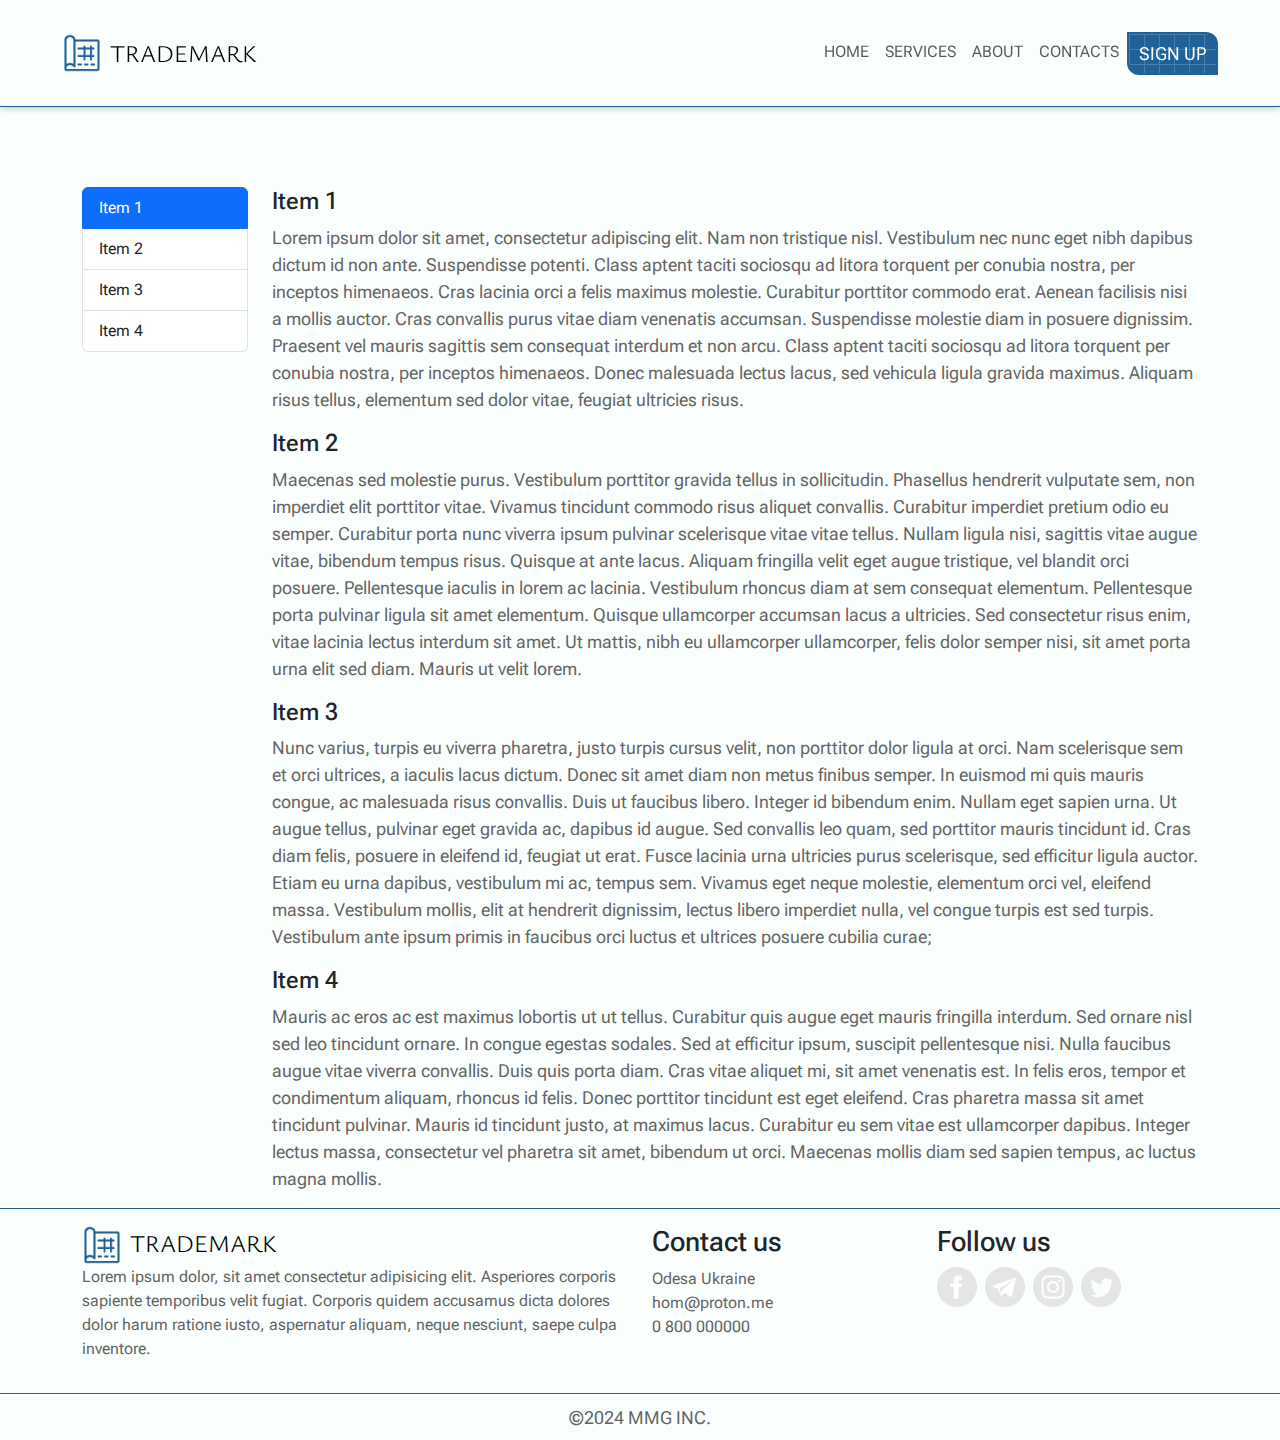
==== about.html @ 8b6cad86 "first commit" ====
<!DOCTYPE html>
<html lang="en">
<head>
    <meta charset="UTF-8">
    <meta name="viewport" content="width=device-width, initial-scale=1.0">
    <title>About</title>
    <link rel="stylesheet" href="https://cdn.jsdelivr.net/npm/bootstrap@5.3.3/dist/css/bootstrap.min.css">
    <link rel="preconnect" href="https://fonts.googleapis.com">
    <link rel="preconnect" href="https://fonts.gstatic.com" crossorigin>
    <link href="https://fonts.googleapis.com/css2?family=Roboto+Flex:opsz,wght@8..144,100..1000&family=Ysabeau+SC:wght@1..1000&display=swap" rel="stylesheet">
    <link rel="stylesheet" href="style.css">
</head>
<body>
    <header id="nav-top">
        <nav class="navbar navbar-expand-md">
            <div class="container-fluid">
                <a class="navbar-brand font-logo d-flex align-items-center" href="#">
                    <img src="assets/logo.png" alt="" class="brand-img me-2">
                    <div>Trademark</div>
                </a>
                <button class="navbar-toggler" type="button" data-bs-toggle="collapse" data-bs-target="#navbarNav" aria-controls="navbarNav" aria-expanded="false" aria-label="Toggle navigation">
                    <span class="navbar-toggler-icon"></span>
                </button>
                <div class="collapse navbar-collapse justify-content-end" id="navbarNav">
                    <ul class="navbar-nav nav-menu align-items-start">
                        <li class="nav-item"><a class="nav-link" href="index.html">Home</a></li>
                        <li class="nav-item"><a class="nav-link" href="services.html">Services</a></li>
                        <li class="nav-item"><a class="nav-link" href="about.html">About</a></li>
                        <li class="nav-item"><a class="nav-link" href="contacts.html">Contacts</a></li>
                        <a href="" class="cbtn cbtn-signup">
                            <div class="blueprint">
                                Sign up
                            </div>
                        </a>
                    </ul>
                </div>
            </div>
        </nav>
    </header>

    <main id="main-container">
        <div class="container cont-pad">
            <div class="row">
                <div class="col-2">
                    <div id="list-example" class="list-group">
                        <a class="list-group-item list-group-item-action" href="#list-item-1">Item 1</a>
                        <a class="list-group-item list-group-item-action" href="#list-item-2">Item 2</a>
                        <a class="list-group-item list-group-item-action" href="#list-item-3">Item 3</a>
                        <a class="list-group-item list-group-item-action" href="#list-item-4">Item 4</a>
                    </div>
                </div>
                <div class="col-10">
                    <div data-bs-spy="scroll" data-bs-target="#list-example" data-bs-smooth-scroll="true" class="scrollspy-example" tabindex="0">
                        <h4 id="list-item-1">Item 1</h4>
                        <p>Lorem ipsum dolor sit amet, consectetur adipiscing elit. Nam non tristique nisl. Vestibulum nec nunc eget nibh dapibus dictum id non ante. Suspendisse potenti. Class aptent taciti sociosqu ad litora torquent per conubia nostra, per inceptos himenaeos. Cras lacinia orci a felis maximus molestie. Curabitur porttitor commodo erat. Aenean facilisis nisi a mollis auctor. Cras convallis purus vitae diam venenatis accumsan. Suspendisse molestie diam in posuere dignissim. Praesent vel mauris sagittis sem consequat interdum et non arcu. Class aptent taciti sociosqu ad litora torquent per conubia nostra, per inceptos himenaeos. Donec malesuada lectus lacus, sed vehicula ligula gravida maximus. Aliquam risus tellus, elementum sed dolor vitae, feugiat ultricies risus.</p>
                        <h4 id="list-item-2">Item 2</h4>
                        <p>Maecenas sed molestie purus. Vestibulum porttitor gravida tellus in sollicitudin. Phasellus hendrerit vulputate sem, non imperdiet elit porttitor vitae. Vivamus tincidunt commodo risus aliquet convallis. Curabitur imperdiet pretium odio eu semper. Curabitur porta nunc viverra ipsum pulvinar scelerisque vitae vitae tellus. Nullam ligula nisi, sagittis vitae augue vitae, bibendum tempus risus. Quisque at ante lacus. Aliquam fringilla velit eget augue tristique, vel blandit orci posuere. Pellentesque iaculis in lorem ac lacinia. Vestibulum rhoncus diam at sem consequat elementum. Pellentesque porta pulvinar ligula sit amet elementum. Quisque ullamcorper accumsan lacus a ultricies. Sed consectetur risus enim, vitae lacinia lectus interdum sit amet. Ut mattis, nibh eu ullamcorper ullamcorper, felis dolor semper nisi, sit amet porta urna elit sed diam. Mauris ut velit lorem.</p>
                        <h4 id="list-item-3">Item 3</h4>
                        <p>Nunc varius, turpis eu viverra pharetra, justo turpis cursus velit, non porttitor dolor ligula at orci. Nam scelerisque sem et orci ultrices, a iaculis lacus dictum. Donec sit amet diam non metus finibus semper. In euismod mi quis mauris congue, ac malesuada risus convallis. Duis ut faucibus libero. Integer id bibendum enim. Nullam eget sapien urna. Ut augue tellus, pulvinar eget gravida ac, dapibus id augue. Sed convallis leo quam, sed porttitor mauris tincidunt id. Cras diam felis, posuere in eleifend id, feugiat ut erat. Fusce lacinia urna ultricies purus scelerisque, sed efficitur ligula auctor. Etiam eu urna dapibus, vestibulum mi ac, tempus sem. Vivamus eget neque molestie, elementum orci vel, eleifend massa. Vestibulum mollis, elit at hendrerit dignissim, lectus libero imperdiet nulla, vel congue turpis est sed turpis. Vestibulum ante ipsum primis in faucibus orci luctus et ultrices posuere cubilia curae;</p>
                        <h4 id="list-item-4">Item 4</h4>
                        <p>Mauris ac eros ac est maximus lobortis ut ut tellus. Curabitur quis augue eget mauris fringilla interdum. Sed ornare nisl sed leo tincidunt ornare. In congue egestas sodales. Sed at efficitur ipsum, suscipit pellentesque nisi. Nulla faucibus augue vitae viverra convallis. Duis quis porta diam. Cras vitae aliquet mi, sit amet venenatis est. In felis eros, tempor et condimentum aliquam, rhoncus id felis. Donec porttitor tincidunt est eget eleifend. Cras pharetra massa sit amet tincidunt pulvinar. Mauris id tincidunt justo, at maximus lacus. Curabitur eu sem vitae est ullamcorper dapibus. Integer lectus massa, consectetur vel pharetra sit amet, bibendum ut orci. Maecenas mollis diam sed sapien tempus, ac luctus magna mollis.</p>
                    </div>
                </div>
              </div>
        </div>
    </main>

    <footer id="bot-container">
        <div class="container">
            <div class="row pt-3 justify-content-center">
                <div class="col-lg-6 mb-3">
                    <div class="font-logo d-flex">
                        <img src="assets/logo.png" alt="" class="brand-img me-2">
                        <div>Trademark</div>
                    </div>
                    <p class="text-left">Lorem ipsum dolor, sit amet consectetur adipisicing elit. Asperiores corporis sapiente temporibus velit fugiat. Corporis quidem accusamus dicta dolores dolor harum ratione iusto, aspernatur aliquam, neque nesciunt, saepe culpa inventore.</p>
                </div>
                <div class="col-lg-3 mb-3">
                    <h2>Contact us</h2>
                    <ul class="nav flex-column">
                        <li class="nav-item"><a href="">Odesa Ukraine</a></li>
                        <li class="nav-item"><a href="">hom@proton.me</a></li>
                        <li class="nav-item"><a href="">0 800 000000</a></li>
                    </ul>
                </div>
                <div class="col-lg-3 mb-3">
                    <h2>Follow us</h2>
                    <ul class="nav flex-row">
                        <li class="nav-item pe-2"><a href=""><img src="assets/facebook.png" alt="" class="soc-img"></a></li>
                        <li class="nav-item pe-2"><a href=""><img src="assets/telegram.png" alt="" class="soc-img"></a></li>
                        <li class="nav-item pe-2"><a href=""><img src="assets/instagram.png" alt="" class="soc-img"></a></li>
                        <li class="nav-item pe-2"><a href=""><img src="assets/twitter.png" alt="" class="soc-img"></a></li>
                    </ul>
                </div>
            </div>
        </div>
        <div id="copyright">
            <p>©2024 MMG INC.</p>
        </div>
    </footer>
    
    <script src="https://cdn.jsdelivr.net/npm/bootstrap@5.3.3/dist/js/bootstrap.bundle.min.js"></script>
</body>
</html>
---- style.css ----
/* 
#1f6299
#dbe9e7
#fafffd
#eee8a9
*/
* {
    margin: 0;
    padding: 0;
}

body {
    background-color: #fafffd;
    font-family: "Roboto Flex", sans-serif;
    font-weight: 400;
}

a {
    text-decoration: none;
}

h1 {
    font-size: 78px;
    font-weight: 600;
}

h2 {
    font-size: 28px;
}

p {
    color: #646464;
    font-size: 18px;
}

.colors {
    height: 2em;
    width: 200px;
    display: flex;
    position: absolute;
    z-index: -5;
}

.color {
    width: 50px;
}

.font-logo {
    font-family: "Ysabeau SC", sans-serif;
    font-weight: 300;
    color: black;
    text-transform: uppercase;
    font-size: 24px;
}

.font {
    font-family: "Roboto Flex", sans-serif;
    font-weight: 400;
    font-variation-settings:
        "slnt" 0,
        "wdth" 100,
        "GRAD" 0,
        "XOPQ" 96,
        "XTRA" 468,
        "YOPQ" 79,
        "YTAS" 750,
        "YTDE" -203,
        "YTFI" 738,
        "YTLC" 514,
        "YTUC" 712;
}

#nav-top {
    background-color: rgba(250, 255, 253, 0.8);
    backdrop-filter: blur(5px);
    border-bottom: 1px solid #1f6299;
    position: sticky;
    top: 0;
    padding: 20px 50px;
    box-shadow: 0 0 8px rgba(0,0,0,0.3);
    z-index: 5000;
}

.nav-menu {
    list-style: none;
    text-transform: uppercase;
}

#nav-menu a {
    color: rgb(49, 49, 49);
    padding: 8px;
}

.brand-img {
    width: 40px;
    height: 40px;
}

.cbtn {
    text-transform: uppercase;
    color: white;
}

.cbtn-signup {
    padding: 2px;
    border-top-right-radius: 12px;
    border-bottom-left-radius: 12px;
    background-color: #1f6299;
    font-size: 18px;
}

.cbtn-contact {
    padding: 8px 18px;
    border-top-right-radius: 12px;
    border-bottom-left-radius: 12px;
    background-color: #eee8a9;
    font-size: 16px;
    min-width: 80px;
    color: rgb(49, 49, 49);
    font-weight: bold;
    align-self: flex-start;
}

.blueprint {
    /* border: 1px solid #447faf;
    background: url(assets/bp-2.png);
    background-size: cover; */
    border-top-right-radius: 12px;
    border-bottom-left-radius: 12px;
    padding: 6px 10px;
    background:  linear-gradient(#447faf 1px, transparent 1px), linear-gradient(to right, #447faf 1px, #1f6299 1px);
    background-size: 15px 15px;
}

#main-container {
    min-height: 700px;
}

.content {
    padding: 20px;
}

.content-text {
    display: flex;
    flex-direction: column;
    justify-content: center;
}

.content-img img {
    width: 100%;
    height: 100%;
    border-top-right-radius: 10vw;
    border-bottom-left-radius: 10vw;
}

#bot-container {
    background-color: rgb(250, 255, 253);
    border-top: 1px solid #1f6299;
}

#copyright {
    padding: 0.6rem;
    border-top: 1px solid #1f6299;
    text-align: center;
}
#copyright p {
    margin-bottom: 0px;
}
.text-left {
    font-size: 16px;
}

.nav a {
    color: #646464;
}

.soc-img {
    width: 40px;
    filter: grayscale();
    transition: filter 0.3s ease-in-out;
}

.soc-img:hover {
    filter: none;
}

.section {
    background-color: #dbe9e7;
    height: 300px;
}

.cont-pad {
    padding-top: 80px;
}

.map {
    width: 60vw;
    height: 500px;
    border: 2px solid purple;
}
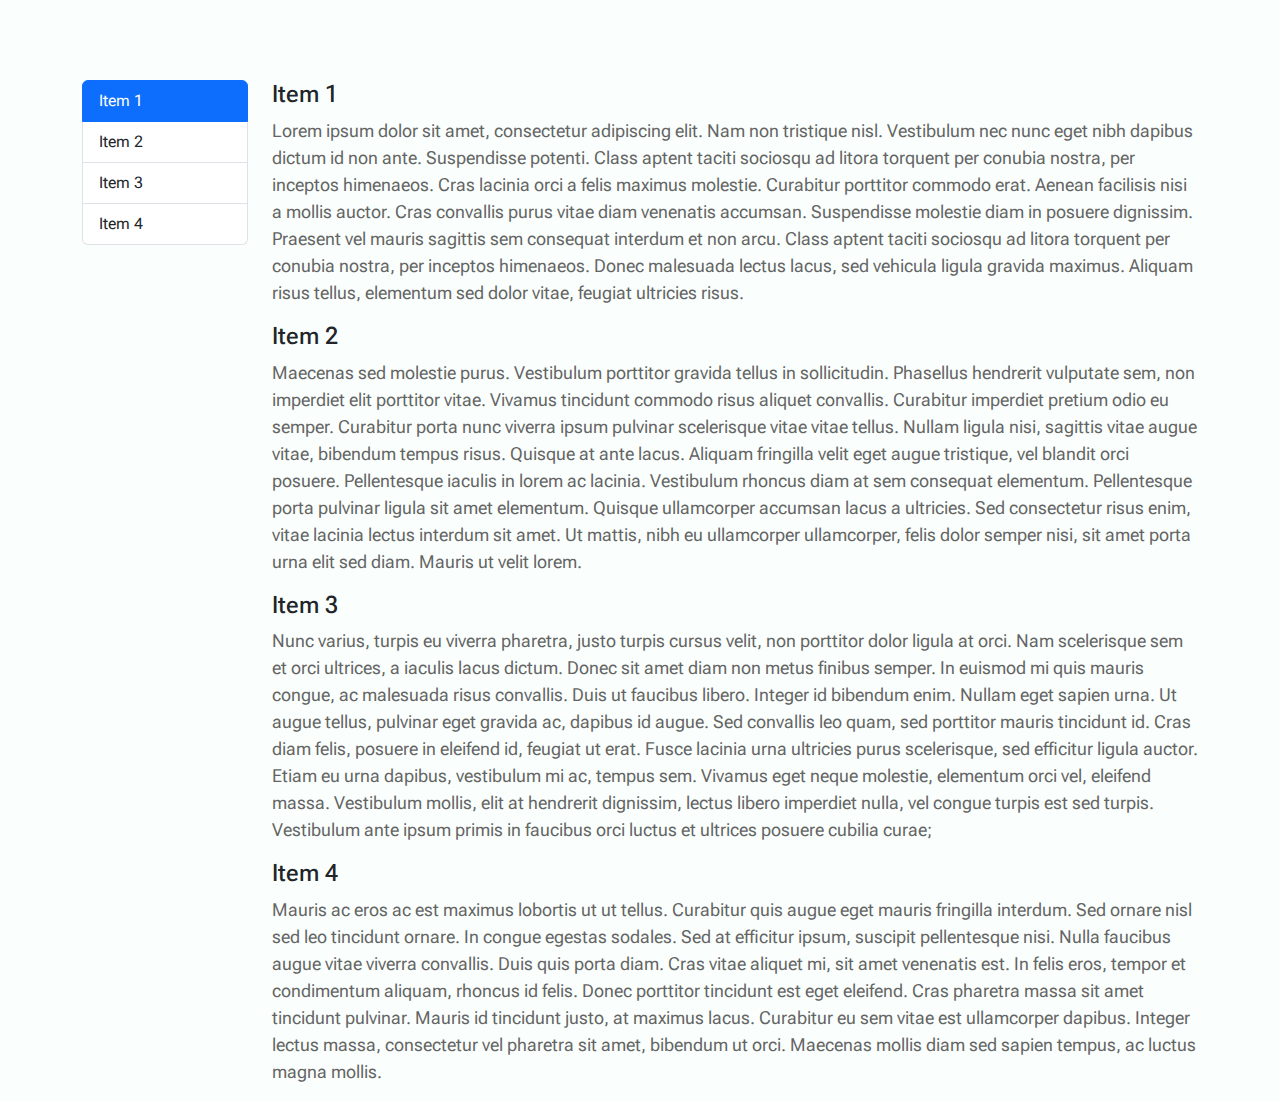
==== commit b244b583: "Design changes" ====
--- a/about.html
+++ b/about.html
@@ -9,34 +9,16 @@
     <link rel="preconnect" href="https://fonts.gstatic.com" crossorigin>
     <link href="https://fonts.googleapis.com/css2?family=Roboto+Flex:opsz,wght@8..144,100..1000&family=Ysabeau+SC:wght@1..1000&display=swap" rel="stylesheet">
     <link rel="stylesheet" href="style.css">
+    <script src="https://code.jquery.com/jquery-3.7.1.js" integrity="sha256-eKhayi8LEQwp4NKxN+CfCh+3qOVUtJn3QNZ0TciWLP4=" crossorigin="anonymous"></script>
+    <script> 
+        $(function(){
+          $("#header").load("header.html"); 
+          $("#footer").load("footer.html"); 
+        });
+    </script> 
 </head>
 <body>
-    <header id="nav-top">
-        <nav class="navbar navbar-expand-md">
-            <div class="container-fluid">
-                <a class="navbar-brand font-logo d-flex align-items-center" href="#">
-                    <img src="assets/logo.png" alt="" class="brand-img me-2">
-                    <div>Trademark</div>
-                </a>
-                <button class="navbar-toggler" type="button" data-bs-toggle="collapse" data-bs-target="#navbarNav" aria-controls="navbarNav" aria-expanded="false" aria-label="Toggle navigation">
-                    <span class="navbar-toggler-icon"></span>
-                </button>
-                <div class="collapse navbar-collapse justify-content-end" id="navbarNav">
-                    <ul class="navbar-nav nav-menu align-items-start">
-                        <li class="nav-item"><a class="nav-link" href="index.html">Home</a></li>
-                        <li class="nav-item"><a class="nav-link" href="services.html">Services</a></li>
-                        <li class="nav-item"><a class="nav-link" href="about.html">About</a></li>
-                        <li class="nav-item"><a class="nav-link" href="contacts.html">Contacts</a></li>
-                        <a href="" class="cbtn cbtn-signup">
-                            <div class="blueprint">
-                                Sign up
-                            </div>
-                        </a>
-                    </ul>
-                </div>
-            </div>
-        </nav>
-    </header>
+    <header id="header" class="stick"></header>
 
     <main id="main-container">
         <div class="container cont-pad">
@@ -65,39 +47,7 @@
         </div>
     </main>
 
-    <footer id="bot-container">
-        <div class="container">
-            <div class="row pt-3 justify-content-center">
-                <div class="col-lg-6 mb-3">
-                    <div class="font-logo d-flex">
-                        <img src="assets/logo.png" alt="" class="brand-img me-2">
-                        <div>Trademark</div>
-                    </div>
-                    <p class="text-left">Lorem ipsum dolor, sit amet consectetur adipisicing elit. Asperiores corporis sapiente temporibus velit fugiat. Corporis quidem accusamus dicta dolores dolor harum ratione iusto, aspernatur aliquam, neque nesciunt, saepe culpa inventore.</p>
-                </div>
-                <div class="col-lg-3 mb-3">
-                    <h2>Contact us</h2>
-                    <ul class="nav flex-column">
-                        <li class="nav-item"><a href="">Odesa Ukraine</a></li>
-                        <li class="nav-item"><a href="">hom@proton.me</a></li>
-                        <li class="nav-item"><a href="">0 800 000000</a></li>
-                    </ul>
-                </div>
-                <div class="col-lg-3 mb-3">
-                    <h2>Follow us</h2>
-                    <ul class="nav flex-row">
-                        <li class="nav-item pe-2"><a href=""><img src="assets/facebook.png" alt="" class="soc-img"></a></li>
-                        <li class="nav-item pe-2"><a href=""><img src="assets/telegram.png" alt="" class="soc-img"></a></li>
-                        <li class="nav-item pe-2"><a href=""><img src="assets/instagram.png" alt="" class="soc-img"></a></li>
-                        <li class="nav-item pe-2"><a href=""><img src="assets/twitter.png" alt="" class="soc-img"></a></li>
-                    </ul>
-                </div>
-            </div>
-        </div>
-        <div id="copyright">
-            <p>©2024 MMG INC.</p>
-        </div>
-    </footer>
+    <footer id="footer"></footer>
     
     <script src="https://cdn.jsdelivr.net/npm/bootstrap@5.3.3/dist/js/bootstrap.bundle.min.js"></script>
 </body>
--- a/style.css
+++ b/style.css
@@ -81,6 +81,12 @@
     z-index: 5000;
 }
 
+.stick {
+    position: sticky;
+    top: 0;
+    z-index: 5000;
+}
+
 .nav-menu {
     list-style: none;
     text-transform: uppercase;
@@ -91,6 +97,30 @@
     padding: 8px;
 }
 
+.btn-outline-custom {
+    display: none;
+    --bs-btn-color: #eee8a9;
+    --bs-btn-border-color: #eee8a9;
+    --bs-btn-hover-color: #fff;
+    --bs-btn-hover-bg: #eee8a9;
+    --bs-btn-hover-border-color: #eee8a9;
+    --bs-btn-focus-shadow-rgb: 13,110,253;
+    --bs-btn-active-color: #fff;
+    --bs-btn-active-bg: #eee8a9;
+    --bs-btn-active-border-color: #eee8a9;
+    --bs-btn-active-shadow: inset 0 3px 5px rgba(0, 0, 0, 0.125);
+    --bs-btn-disabled-color: #eee8a9;
+    --bs-btn-disabled-bg: transparent;
+    --bs-btn-disabled-border-color: #eee8a9;
+    --bs-gradient: none;
+}
+
+@media screen and (max-width: 767px) {
+    .btn-outline-custom {
+        display: block;
+    }
+}
+
 .brand-img {
     width: 40px;
     height: 40px;
@@ -102,7 +132,6 @@
 }
 
 .cbtn-signup {
-    padding: 2px;
     border-top-right-radius: 12px;
     border-bottom-left-radius: 12px;
     background-color: #1f6299;
@@ -169,6 +198,9 @@
 .text-left {
     font-size: 16px;
 }
+.text-center {
+    text-align: center;
+}
 
 .nav a {
     color: #646464;
@@ -186,7 +218,6 @@
 
 .section {
     background-color: #dbe9e7;
-    height: 300px;
 }
 
 .cont-pad {
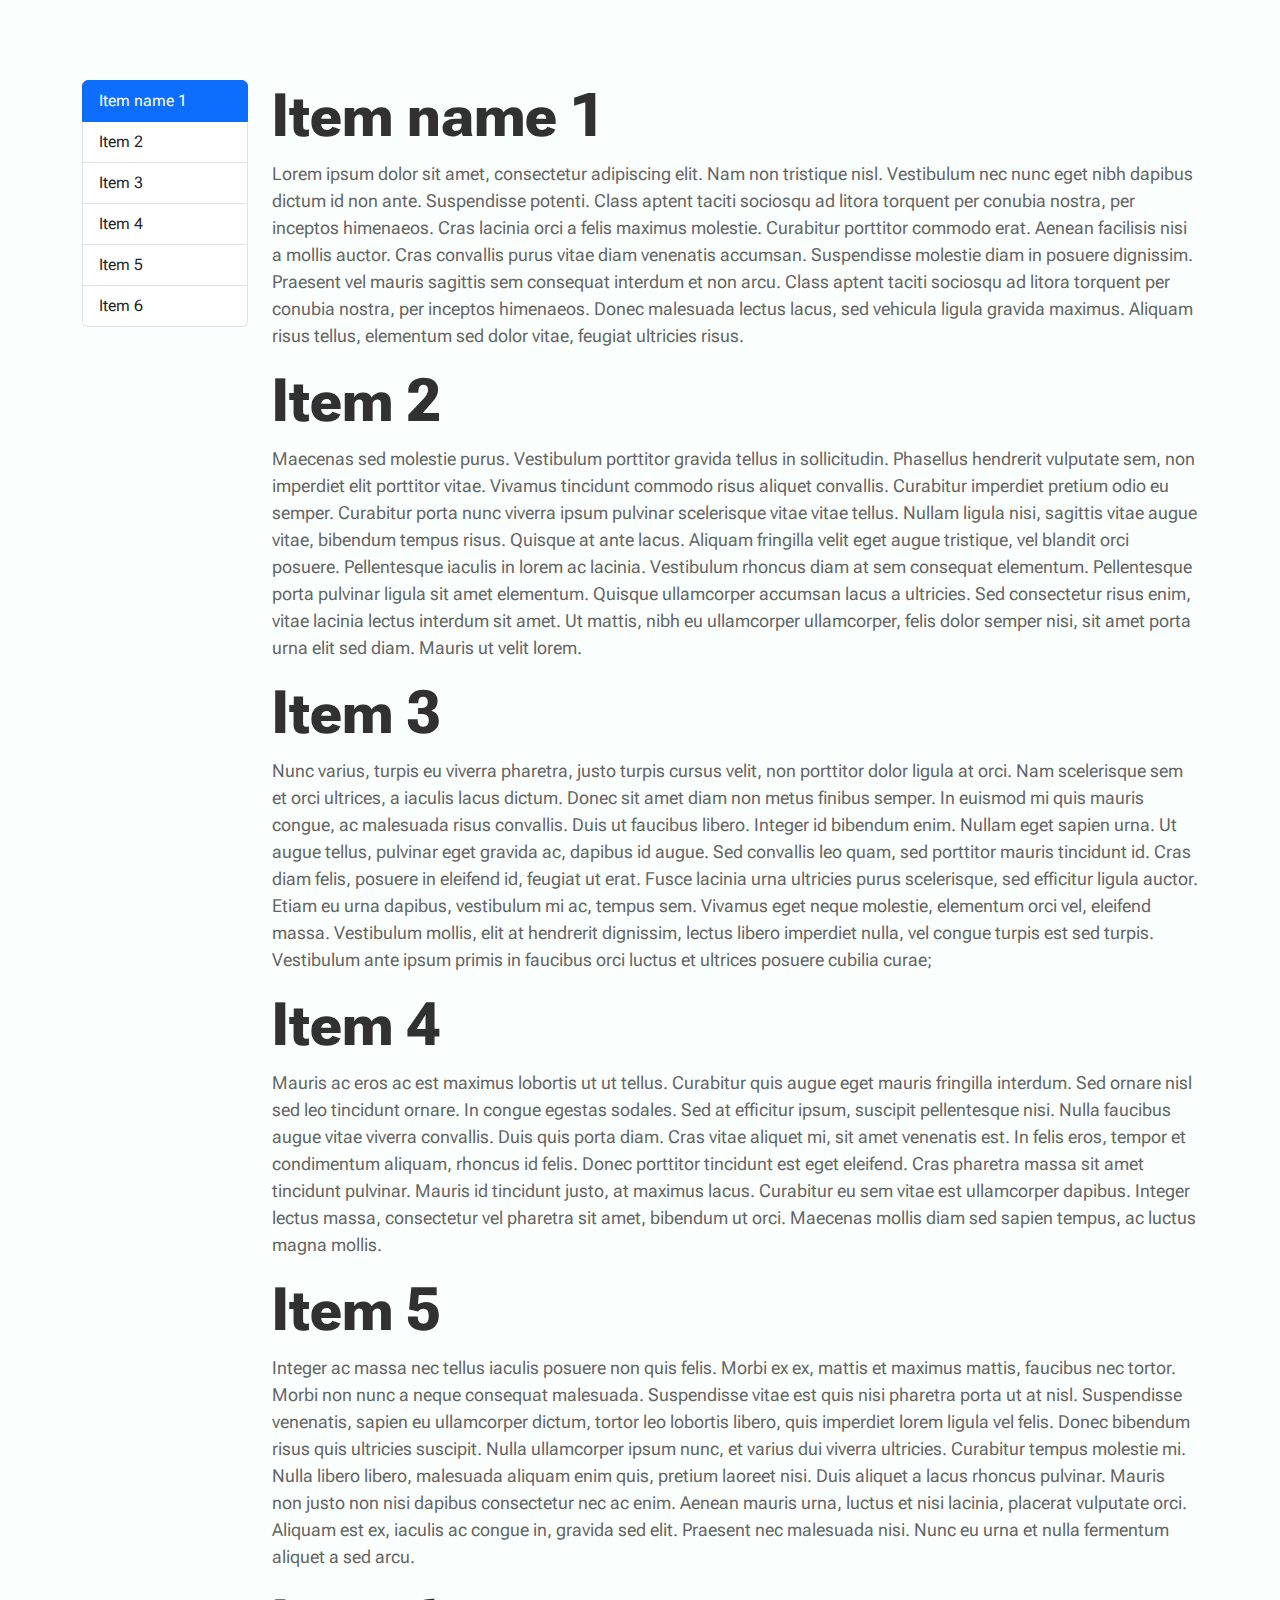
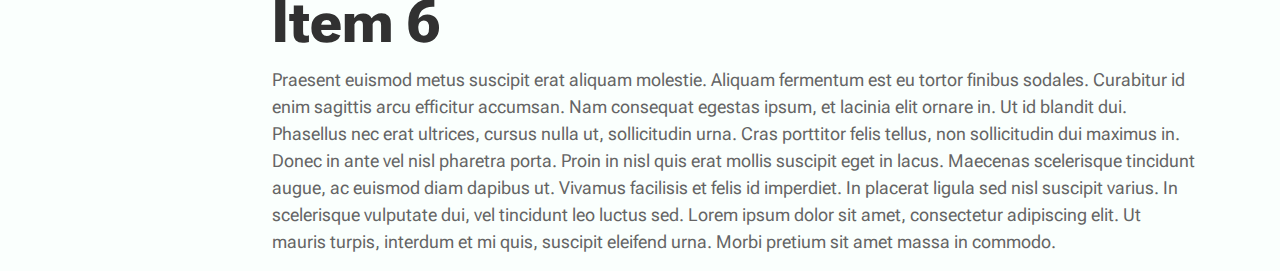
==== commit 11edda2a: "Edited contact page" ====
--- a/about.html
+++ b/about.html
@@ -23,17 +23,19 @@
     <main id="main-container">
         <div class="container cont-pad">
             <div class="row">
-                <div class="col-2">
-                    <div id="list-example" class="list-group">
-                        <a class="list-group-item list-group-item-action" href="#list-item-1">Item 1</a>
+                <div class="col-md-2">
+                    <div id="list-example" class="list-group pb-3">
+                        <a class="list-group-item list-group-item-action" href="#list-item-1">Item name 1</a>
                         <a class="list-group-item list-group-item-action" href="#list-item-2">Item 2</a>
                         <a class="list-group-item list-group-item-action" href="#list-item-3">Item 3</a>
                         <a class="list-group-item list-group-item-action" href="#list-item-4">Item 4</a>
+                        <a class="list-group-item list-group-item-action" href="#list-item-5">Item 5</a>
+                        <a class="list-group-item list-group-item-action" href="#list-item-6">Item 6</a>
                     </div>
                 </div>
-                <div class="col-10">
+                <div class="col-md-10">
                     <div data-bs-spy="scroll" data-bs-target="#list-example" data-bs-smooth-scroll="true" class="scrollspy-example" tabindex="0">
-                        <h4 id="list-item-1">Item 1</h4>
+                        <h4 id="list-item-1">Item name 1</h4>
                         <p>Lorem ipsum dolor sit amet, consectetur adipiscing elit. Nam non tristique nisl. Vestibulum nec nunc eget nibh dapibus dictum id non ante. Suspendisse potenti. Class aptent taciti sociosqu ad litora torquent per conubia nostra, per inceptos himenaeos. Cras lacinia orci a felis maximus molestie. Curabitur porttitor commodo erat. Aenean facilisis nisi a mollis auctor. Cras convallis purus vitae diam venenatis accumsan. Suspendisse molestie diam in posuere dignissim. Praesent vel mauris sagittis sem consequat interdum et non arcu. Class aptent taciti sociosqu ad litora torquent per conubia nostra, per inceptos himenaeos. Donec malesuada lectus lacus, sed vehicula ligula gravida maximus. Aliquam risus tellus, elementum sed dolor vitae, feugiat ultricies risus.</p>
                         <h4 id="list-item-2">Item 2</h4>
                         <p>Maecenas sed molestie purus. Vestibulum porttitor gravida tellus in sollicitudin. Phasellus hendrerit vulputate sem, non imperdiet elit porttitor vitae. Vivamus tincidunt commodo risus aliquet convallis. Curabitur imperdiet pretium odio eu semper. Curabitur porta nunc viverra ipsum pulvinar scelerisque vitae vitae tellus. Nullam ligula nisi, sagittis vitae augue vitae, bibendum tempus risus. Quisque at ante lacus. Aliquam fringilla velit eget augue tristique, vel blandit orci posuere. Pellentesque iaculis in lorem ac lacinia. Vestibulum rhoncus diam at sem consequat elementum. Pellentesque porta pulvinar ligula sit amet elementum. Quisque ullamcorper accumsan lacus a ultricies. Sed consectetur risus enim, vitae lacinia lectus interdum sit amet. Ut mattis, nibh eu ullamcorper ullamcorper, felis dolor semper nisi, sit amet porta urna elit sed diam. Mauris ut velit lorem.</p>
@@ -41,6 +43,10 @@
                         <p>Nunc varius, turpis eu viverra pharetra, justo turpis cursus velit, non porttitor dolor ligula at orci. Nam scelerisque sem et orci ultrices, a iaculis lacus dictum. Donec sit amet diam non metus finibus semper. In euismod mi quis mauris congue, ac malesuada risus convallis. Duis ut faucibus libero. Integer id bibendum enim. Nullam eget sapien urna. Ut augue tellus, pulvinar eget gravida ac, dapibus id augue. Sed convallis leo quam, sed porttitor mauris tincidunt id. Cras diam felis, posuere in eleifend id, feugiat ut erat. Fusce lacinia urna ultricies purus scelerisque, sed efficitur ligula auctor. Etiam eu urna dapibus, vestibulum mi ac, tempus sem. Vivamus eget neque molestie, elementum orci vel, eleifend massa. Vestibulum mollis, elit at hendrerit dignissim, lectus libero imperdiet nulla, vel congue turpis est sed turpis. Vestibulum ante ipsum primis in faucibus orci luctus et ultrices posuere cubilia curae;</p>
                         <h4 id="list-item-4">Item 4</h4>
                         <p>Mauris ac eros ac est maximus lobortis ut ut tellus. Curabitur quis augue eget mauris fringilla interdum. Sed ornare nisl sed leo tincidunt ornare. In congue egestas sodales. Sed at efficitur ipsum, suscipit pellentesque nisi. Nulla faucibus augue vitae viverra convallis. Duis quis porta diam. Cras vitae aliquet mi, sit amet venenatis est. In felis eros, tempor et condimentum aliquam, rhoncus id felis. Donec porttitor tincidunt est eget eleifend. Cras pharetra massa sit amet tincidunt pulvinar. Mauris id tincidunt justo, at maximus lacus. Curabitur eu sem vitae est ullamcorper dapibus. Integer lectus massa, consectetur vel pharetra sit amet, bibendum ut orci. Maecenas mollis diam sed sapien tempus, ac luctus magna mollis.</p>
+                        <h4 id="list-item-5">Item 5</h4>
+                        <p>Integer ac massa nec tellus iaculis posuere non quis felis. Morbi ex ex, mattis et maximus mattis, faucibus nec tortor. Morbi non nunc a neque consequat malesuada. Suspendisse vitae est quis nisi pharetra porta ut at nisl. Suspendisse venenatis, sapien eu ullamcorper dictum, tortor leo lobortis libero, quis imperdiet lorem ligula vel felis. Donec bibendum risus quis ultricies suscipit. Nulla ullamcorper ipsum nunc, et varius dui viverra ultricies. Curabitur tempus molestie mi. Nulla libero libero, malesuada aliquam enim quis, pretium laoreet nisi. Duis aliquet a lacus rhoncus pulvinar. Mauris non justo non nisi dapibus consectetur nec ac enim. Aenean mauris urna, luctus et nisi lacinia, placerat vulputate orci. Aliquam est ex, iaculis ac congue in, gravida sed elit. Praesent nec malesuada nisi. Nunc eu urna et nulla fermentum aliquet a sed arcu.</p>
+                        <h4 id="list-item-6">Item 6</h4>
+                        <p>Praesent euismod metus suscipit erat aliquam molestie. Aliquam fermentum est eu tortor finibus sodales. Curabitur id enim sagittis arcu efficitur accumsan. Nam consequat egestas ipsum, et lacinia elit ornare in. Ut id blandit dui. Phasellus nec erat ultrices, cursus nulla ut, sollicitudin urna. Cras porttitor felis tellus, non sollicitudin dui maximus in. Donec in ante vel nisl pharetra porta. Proin in nisl quis erat mollis suscipit eget in lacus. Maecenas scelerisque tincidunt augue, ac euismod diam dapibus ut. Vivamus facilisis et felis id imperdiet. In placerat ligula sed nisl suscipit varius. In scelerisque vulputate dui, vel tincidunt leo luctus sed. Lorem ipsum dolor sit amet, consectetur adipiscing elit. Ut mauris turpis, interdum et mi quis, suscipit eleifend urna. Morbi pretium sit amet massa in commodo.</p>
                     </div>
                 </div>
               </div>
--- a/style.css
+++ b/style.css
@@ -13,6 +13,7 @@
     background-color: #fafffd;
     font-family: "Roboto Flex", sans-serif;
     font-weight: 400;
+    color: rgb(49, 49, 49);
 }
 
 a {
@@ -28,9 +29,23 @@
     font-size: 28px;
 }
 
+h4 {
+    font-weight: bold;
+    font-size: 60px;
+}
+
 p {
     color: #646464;
     font-size: 18px;
+}
+
+span {
+    color: #646464;
+    font-size: 18px;
+}
+
+textarea {
+    resize: none;
 }
 
 .colors {
@@ -228,4 +243,21 @@
     width: 60vw;
     height: 500px;
     border: 2px solid purple;
+}
+
+.contact-bg {
+    background-color: #eee8a9;
+    padding: 8px 18px;
+    border-top-right-radius: 2vw;
+    border-bottom-left-radius: 2vw;
+    height: 100%;
+    width: 100%;
+    display: flex;
+    flex-direction: column;
+    justify-content: center;
+    padding: 3rem 3rem;
+}
+
+.py-c {
+    padding: 50px 0;
 }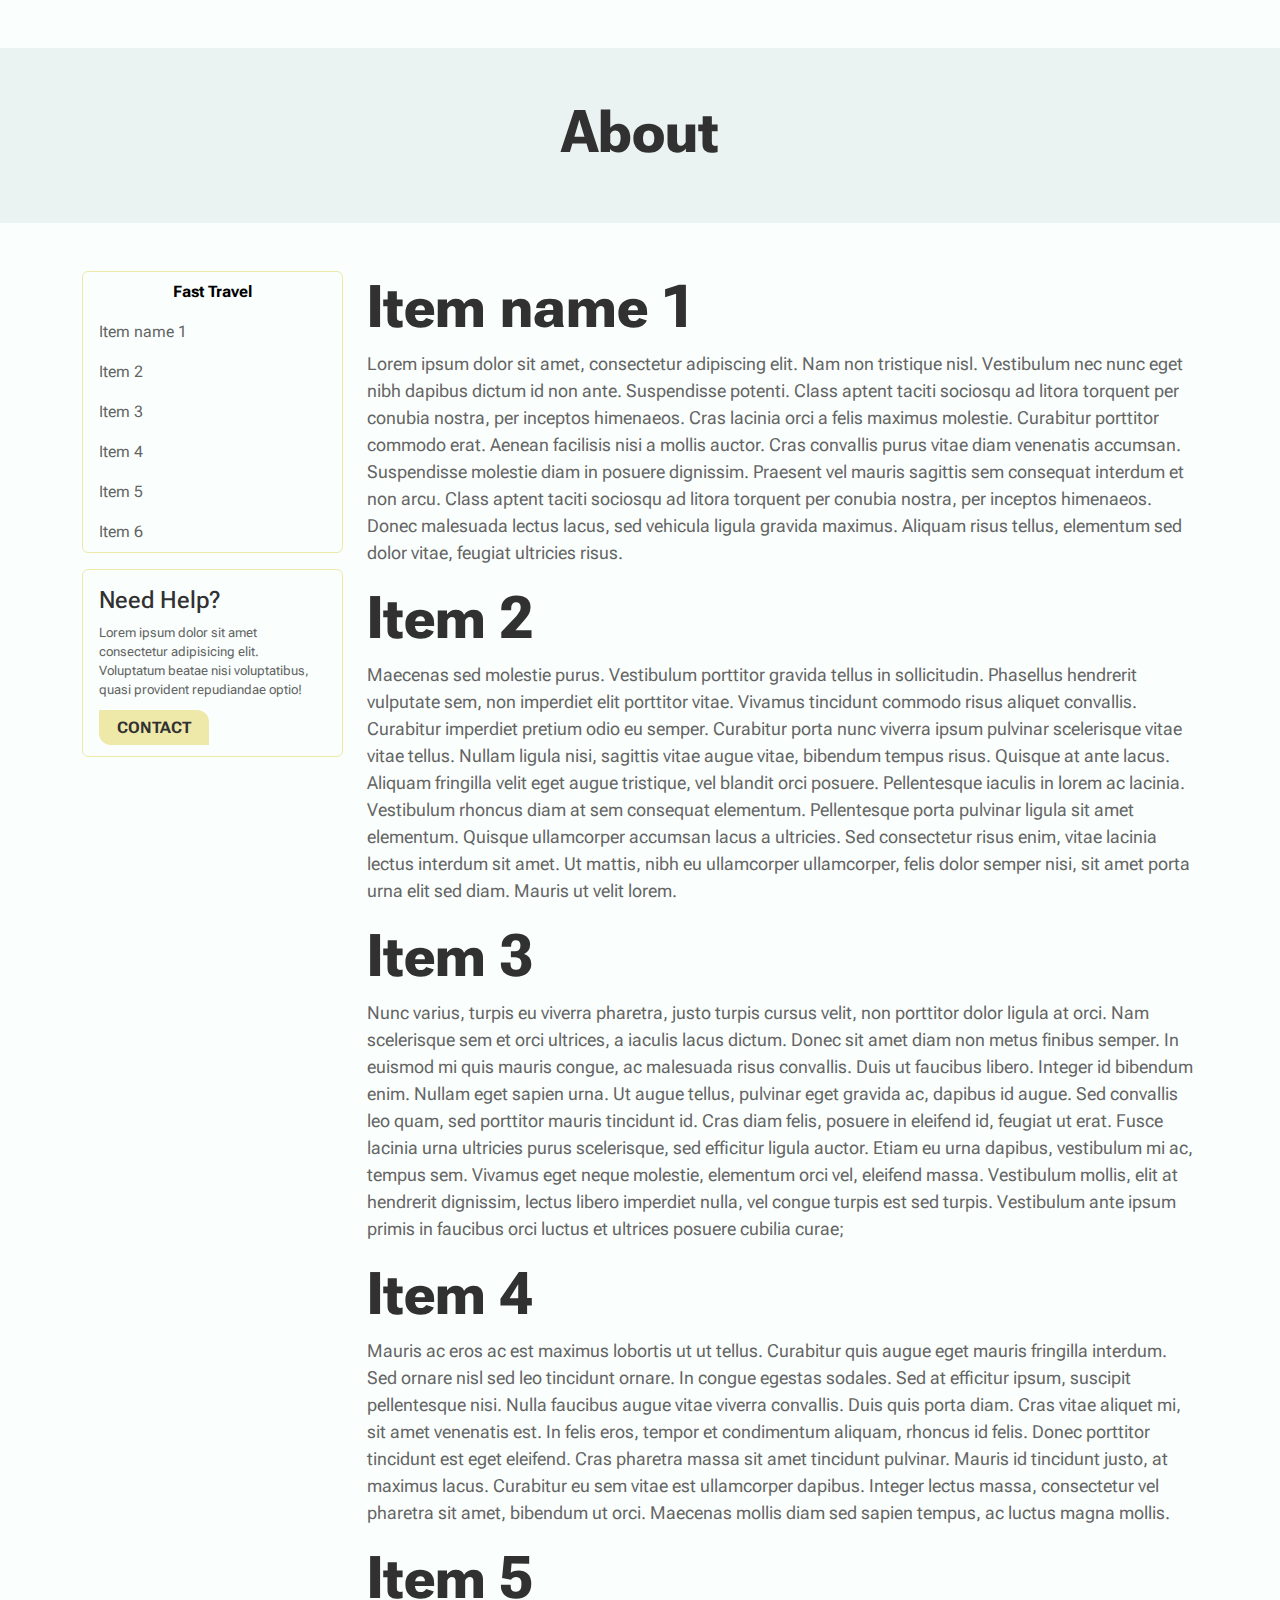
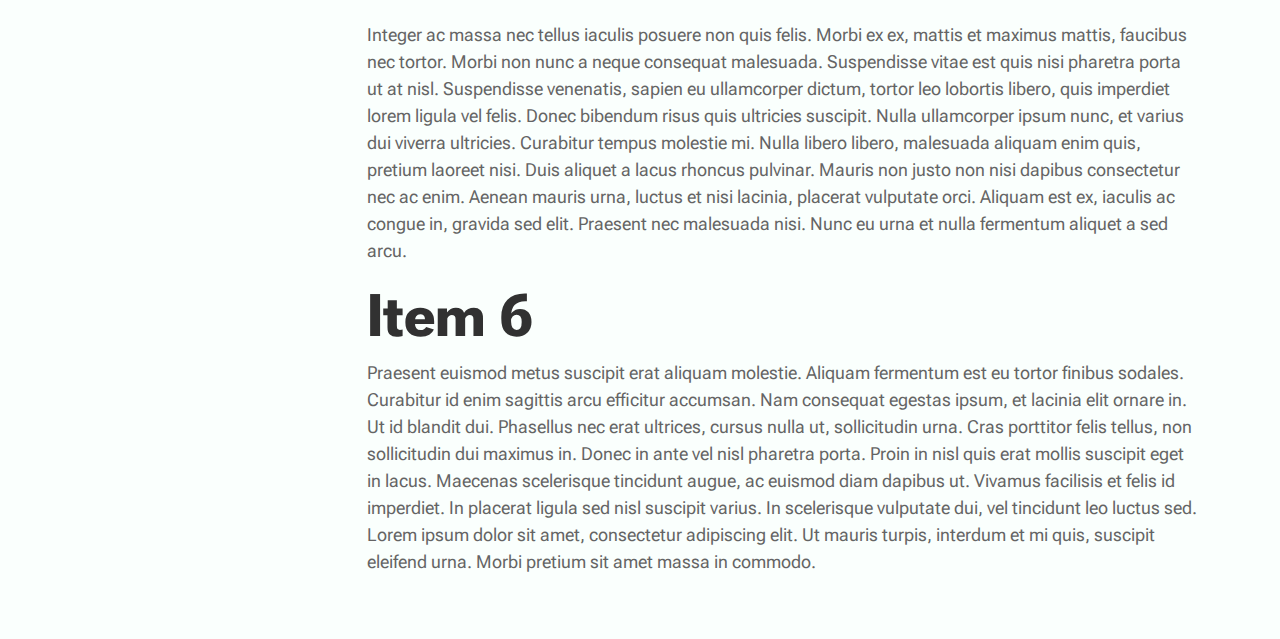
==== commit d5caa7c5: "Responsive design changes, about.html changes" ====
--- a/about.html
+++ b/about.html
@@ -21,20 +21,35 @@
     <header id="header" class="stick"></header>
 
     <main id="main-container">
-        <div class="container cont-pad">
+        <div class="container-fluid section justify-content-center d-flex my-5 p-5">
+            <h4>About</h4>
+        </div>
+        <div class="container my-5">
             <div class="row">
-                <div class="col-md-2">
-                    <div id="list-example" class="list-group pb-3">
-                        <a class="list-group-item list-group-item-action" href="#list-item-1">Item name 1</a>
-                        <a class="list-group-item list-group-item-action" href="#list-item-2">Item 2</a>
-                        <a class="list-group-item list-group-item-action" href="#list-item-3">Item 3</a>
-                        <a class="list-group-item list-group-item-action" href="#list-item-4">Item 4</a>
-                        <a class="list-group-item list-group-item-action" href="#list-item-5">Item 5</a>
-                        <a class="list-group-item list-group-item-action" href="#list-item-6">Item 6</a>
+                <div class="col-md-3 pb-3">
+                    <div class="row align-items-center">
+                        <div class="col-8 col-md-12">
+                            <div id="list-about" class="list-group">
+                                <div class="list-group-item text-center list-title">Fast Travel</div>
+                                <a class="list-group-item list-group-item-action" href="#list-item-1">Item name 1</a>
+                                <a class="list-group-item list-group-item-action" href="#list-item-2">Item 2</a>
+                                <a class="list-group-item list-group-item-action" href="#list-item-3">Item 3</a>
+                                <a class="list-group-item list-group-item-action" href="#list-item-4">Item 4</a>
+                                <a class="list-group-item list-group-item-action" href="#list-item-5">Item 5</a>
+                                <a class="list-group-item list-group-item-action" href="#list-item-6">Item 6</a>
+                            </div>
+                        </div>
+                        <div class="d-none d-md-block col-md-12">
+                            <div id="btn-contact" class="mt-3">
+                                <h2>Need Help?</h2>
+                                <p>Lorem ipsum dolor sit amet consectetur adipisicing elit. Voluptatum beatae nisi voluptatibus, quasi provident repudiandae optio!</p>
+                                <a class="cbtn cbtn-contact" href="contact.html" role="button">Contact</a>
+                            </div>
+                        </div>
                     </div>
                 </div>
-                <div class="col-md-10">
-                    <div data-bs-spy="scroll" data-bs-target="#list-example" data-bs-smooth-scroll="true" class="scrollspy-example" tabindex="0">
+                <div class="col-md-9">
+                    <div data-bs-target="#list-about" data-bs-smooth-scroll="true" class="scrollspy-example" tabindex="0">
                         <h4 id="list-item-1">Item name 1</h4>
                         <p>Lorem ipsum dolor sit amet, consectetur adipiscing elit. Nam non tristique nisl. Vestibulum nec nunc eget nibh dapibus dictum id non ante. Suspendisse potenti. Class aptent taciti sociosqu ad litora torquent per conubia nostra, per inceptos himenaeos. Cras lacinia orci a felis maximus molestie. Curabitur porttitor commodo erat. Aenean facilisis nisi a mollis auctor. Cras convallis purus vitae diam venenatis accumsan. Suspendisse molestie diam in posuere dignissim. Praesent vel mauris sagittis sem consequat interdum et non arcu. Class aptent taciti sociosqu ad litora torquent per conubia nostra, per inceptos himenaeos. Donec malesuada lectus lacus, sed vehicula ligula gravida maximus. Aliquam risus tellus, elementum sed dolor vitae, feugiat ultricies risus.</p>
                         <h4 id="list-item-2">Item 2</h4>
--- a/style.css
+++ b/style.css
@@ -1,8 +1,8 @@
 /* 
 #1f6299
-#dbe9e7
+#eaf3f1
 #fafffd
-#eee8a9
+#eaf3f1
 */
 * {
     margin: 0;
@@ -26,12 +26,12 @@
 }
 
 h2 {
-    font-size: 28px;
+    font-size: 1.5rem;
 }
 
 h4 {
     font-weight: bold;
-    font-size: 60px;
+    font-size: 3.7rem;
 }
 
 p {
@@ -130,12 +130,6 @@
     --bs-gradient: none;
 }
 
-@media screen and (max-width: 767px) {
-    .btn-outline-custom {
-        display: block;
-    }
-}
-
 .brand-img {
     width: 40px;
     height: 40px;
@@ -193,8 +187,8 @@
 .content-img img {
     width: 100%;
     height: 100%;
-    border-top-right-radius: 10vw;
-    border-bottom-left-radius: 10vw;
+    border-top-right-radius: 20%;
+    border-bottom-left-radius: 20%;
 }
 
 #bot-container {
@@ -232,22 +226,15 @@
 }
 
 .section {
-    background-color: #dbe9e7;
+    background-color: #eaf3f1;
 }
 
 .cont-pad {
     padding-top: 80px;
 }
 
-.map {
-    width: 60vw;
-    height: 500px;
-    border: 2px solid purple;
-}
-
 .contact-bg {
     background-color: #eee8a9;
-    padding: 8px 18px;
     border-top-right-radius: 2vw;
     border-bottom-left-radius: 2vw;
     height: 100%;
@@ -255,9 +242,100 @@
     display: flex;
     flex-direction: column;
     justify-content: center;
-    padding: 3rem 3rem;
+    padding: 2rem 3rem;
 }
 
 .py-c {
     padding: 50px 0;
+}
+
+.col-limit {
+    max-width: 100%;
+}
+
+.list-group-item {
+    border: none;
+    background: none;
+    color: #646464;
+}
+
+.list-title {
+    font-weight: bold;
+    color: black;
+}
+
+.list-group {
+    border: 1px solid #eee8a9;
+}
+
+#btn-contact {
+    padding: 1rem;
+    border: 1px solid #eee8a9;
+    border-radius: 0.375rem;
+}
+
+#btn-contact p {
+    font-size: 0.8rem;
+}
+
+@media (max-width: 390px) {
+    h1 {
+        font-size: 20px;
+    }
+    p {
+        font-size: 12px;
+    }
+    .col-limit {
+        max-width: 80%;
+    }
+    h4 {
+        font-size: 2rem;
+    }
+}
+@media (min-width: 391px) and (max-width: 575px) {
+    h1 {
+        font-size: 26px;
+    }
+    p {
+        font-size: 13px;
+    }
+    .col-limit {
+        max-width: 70%;
+    }
+    h4 {
+        font-size: 2.2rem;
+    }
+}
+@media (min-width: 576px) and (max-width: 767px) {
+    h1 {
+        font-size: 28px;
+    }
+    p {
+        font-size: 14px;
+    }
+    h4 {
+        font-size: 3.5rem;
+    }
+}
+@media (min-width: 768px) and (max-width: 991px) {
+    h1 {
+        font-size: 30px;
+    }
+    p {
+        font-size: 16px;
+    }
+    .contact-bg {
+        padding: 1rem 3rem;
+    }
+    .contact-bg h3 {
+        font-size: 1.5rem;
+    }
+    .contact-bg span {
+        font-size: 1rem;
+    }
+}
+@media (min-width: 992px) and (max-width: 1199px) {
+    h1 {
+        font-size: 40px;
+    }
 }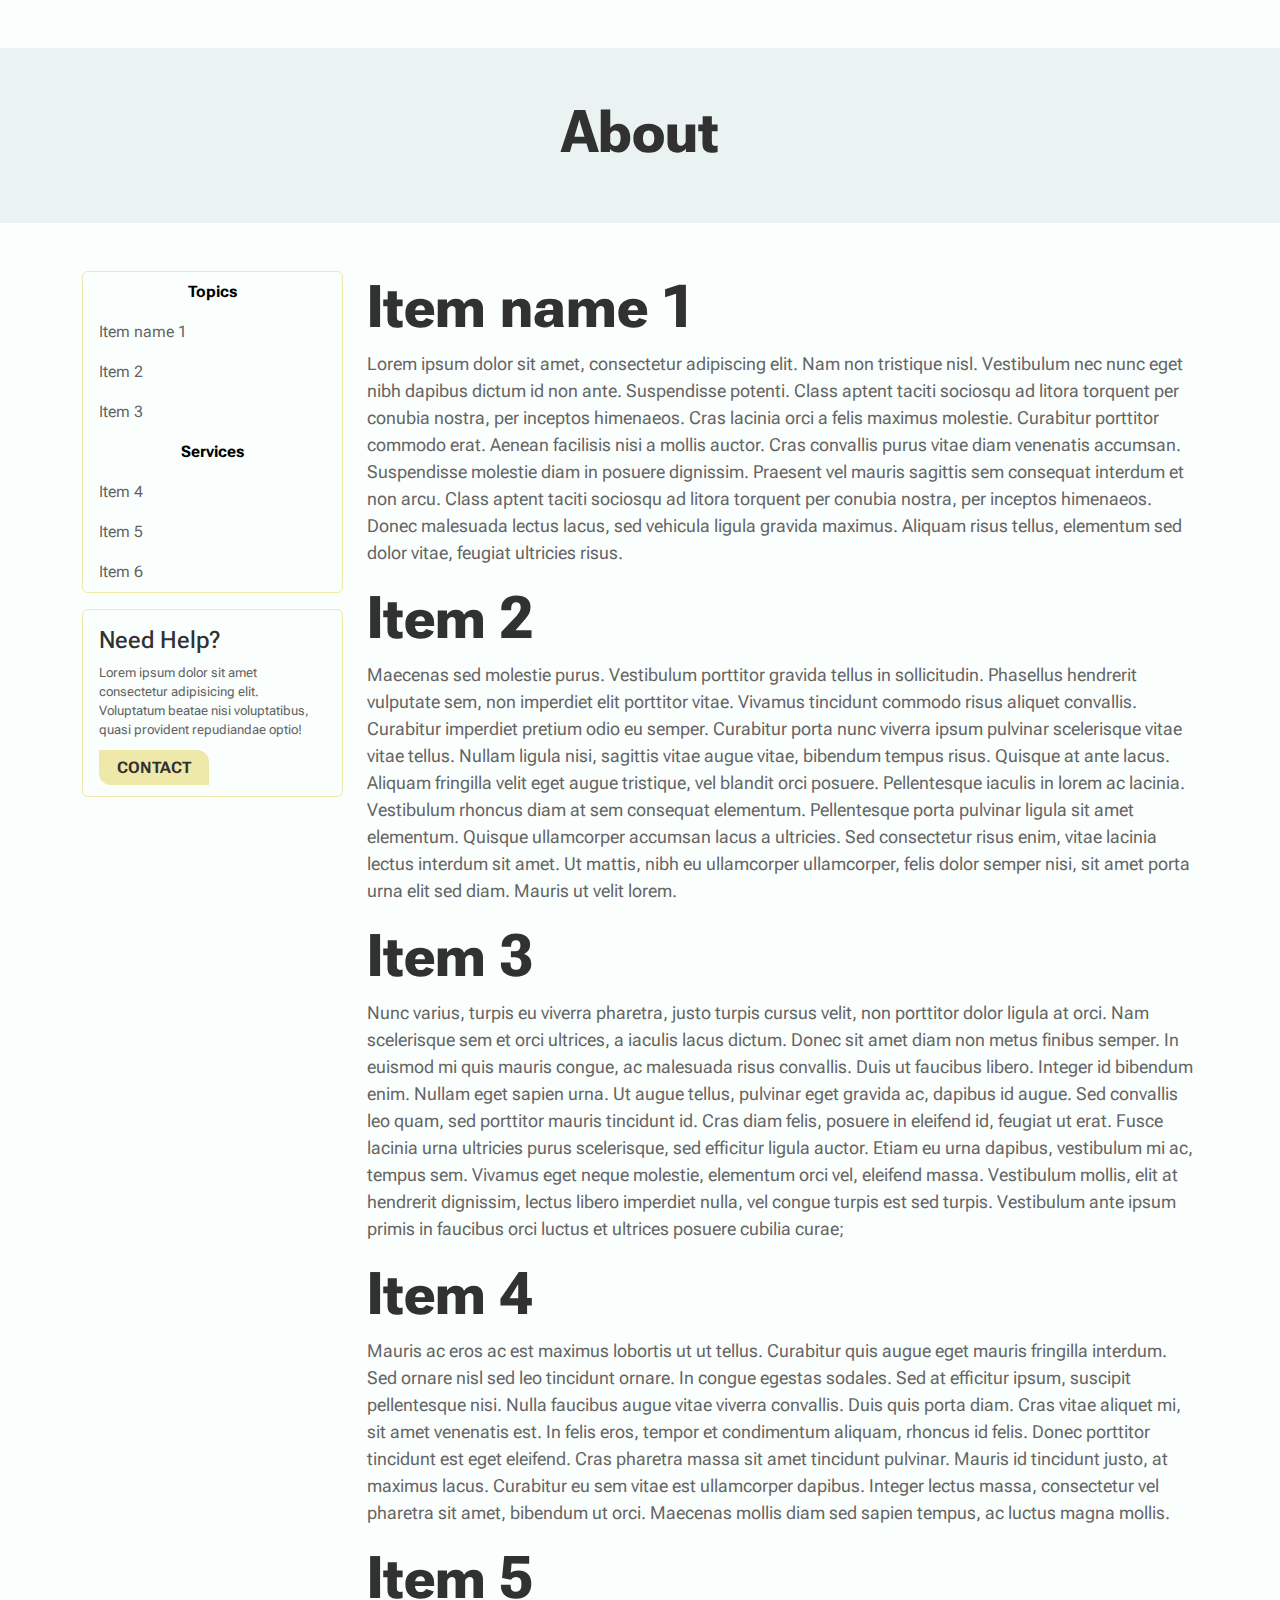
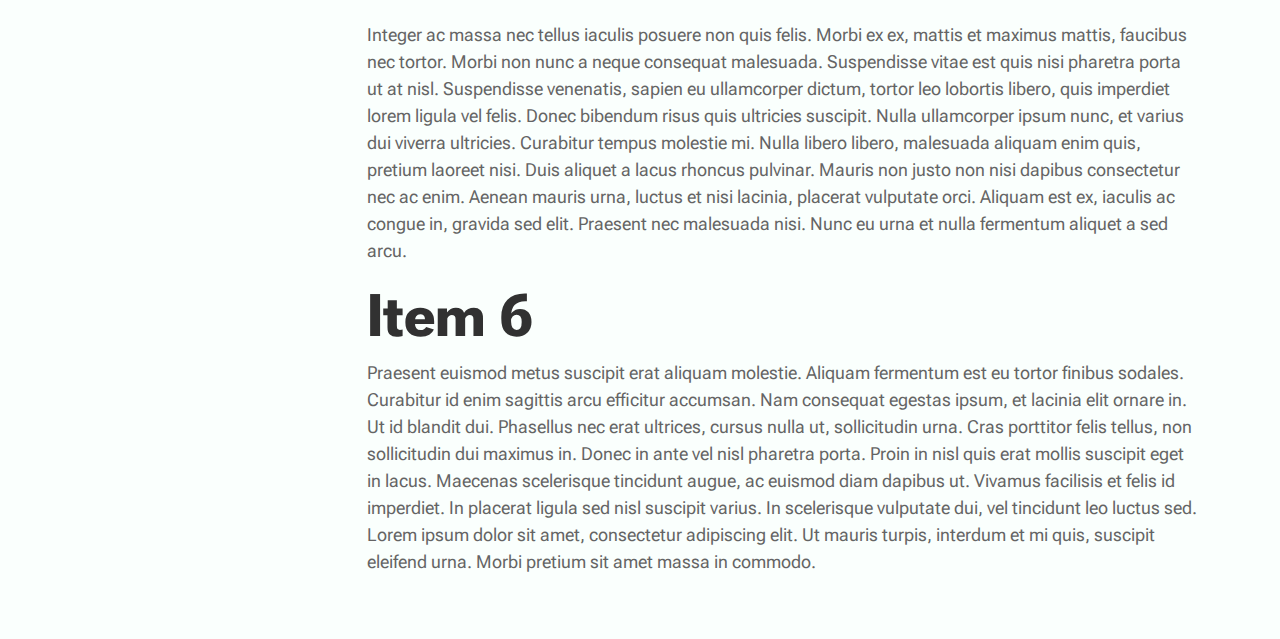
==== commit 75a520bd: "Website Changes" ====
--- a/about.html
+++ b/about.html
@@ -14,11 +14,13 @@
         $(function(){
           $("#header").load("header.html"); 
           $("#footer").load("footer.html"); 
+          $("#signup").load("signup.html"); 
         });
     </script> 
 </head>
 <body>
-    <header id="header" class="stick"></header>
+    <header id="header"></header>
+    <div id="signup"></div>
 
     <main id="main-container">
         <div class="container-fluid section justify-content-center d-flex my-5 p-5">
@@ -30,10 +32,11 @@
                     <div class="row align-items-center">
                         <div class="col-8 col-md-12">
                             <div id="list-about" class="list-group">
-                                <div class="list-group-item text-center list-title">Fast Travel</div>
+                                <div class="list-group-item text-center list-title">Topics</div>
                                 <a class="list-group-item list-group-item-action" href="#list-item-1">Item name 1</a>
                                 <a class="list-group-item list-group-item-action" href="#list-item-2">Item 2</a>
                                 <a class="list-group-item list-group-item-action" href="#list-item-3">Item 3</a>
+                                <div class="list-group-item text-center list-title">Services</div>
                                 <a class="list-group-item list-group-item-action" href="#list-item-4">Item 4</a>
                                 <a class="list-group-item list-group-item-action" href="#list-item-5">Item 5</a>
                                 <a class="list-group-item list-group-item-action" href="#list-item-6">Item 6</a>
--- a/style.css
+++ b/style.css
@@ -1,341 +1,458 @@
-/* 
-#1f6299
-#eaf3f1
-#fafffd
-#eaf3f1
-*/
-* {
-    margin: 0;
-    padding: 0;
-}
-
+/* *#1f6299
+ * *#eaf3f1
+ * *#fafffd
+ * *#eee8a9 */
 body {
-    background-color: #fafffd;
-    font-family: "Roboto Flex", sans-serif;
-    font-weight: 400;
-    color: rgb(49, 49, 49);
+  background-color: #fafffd;
+  font-family: "Roboto Flex", sans-serif;
+  font-weight: 400;
+  color: #313131;
 }
 
 a {
-    text-decoration: none;
+  text-decoration: none;
 }
 
 h1 {
-    font-size: 78px;
-    font-weight: 600;
+  font-size: 78px;
+  font-weight: 600;
 }
 
 h2 {
+  font-size: 1.5rem;
+}
+
+h4 {
+  font-weight: bold;
+  font-size: 3.7rem;
+}
+
+h5 {
+  font-weight: bold;
+}
+
+p, span {
+  color: #646464;
+  font-size: 18px;
+}
+
+textarea {
+  resize: none;
+}
+
+button {
+  padding-block: 0;
+  padding-inline: 0;
+}
+
+.font-logo {
+  font-family: "Ysabeau SC", sans-serif;
+  font-weight: 300;
+  color: black;
+  text-transform: uppercase;
+  font-size: 24px;
+}
+
+.font {
+  font-family: "Roboto Flex", sans-serif;
+  font-weight: 400;
+  font-variation-settings: "slnt" 0, "wdth" 100, "GRAD" 0, "XOPQ" 96, "XTRA" 468, "YOPQ" 79, "YTAS" 750, "YTDE" -203, "YTFI" 738, "YTLC" 514, "YTUC" 712;
+}
+
+#nav-top {
+  background-color: rgba(250, 255, 253, 0.8);
+  -webkit-backdrop-filter: blur(5px);
+          backdrop-filter: blur(5px);
+  border-bottom: 1px solid #1f6299;
+  padding: 20px 50px;
+  box-shadow: 0 0 8px rgba(0, 0, 0, 0.3);
+}
+
+#header {
+  position: sticky;
+  top: 0;
+  z-index: 1000;
+}
+
+.nav-menu {
+  text-transform: uppercase;
+}
+
+.btn-outline-custom {
+  display: none;
+  --bs-btn-color:#eee8a9;
+  --bs-btn-border-color:#eee8a9;
+  --bs-btn-hover-color:#fff;
+  --bs-btn-hover-bg:#eee8a9;
+  --bs-btn-hover-border-color:#eee8a9;
+  --bs-btn-focus-shadow-rgb:13,110,253;
+  --bs-btn-active-color:#fff;
+  --bs-btn-active-bg:#eee8a9;
+  --bs-btn-active-border-color:#eee8a9;
+  --bs-btn-active-shadow:inset 0 3px 5px rgba(0, 0, 0, 0.125);
+  --bs-btn-disabled-color:#eee8a9;
+  --bs-btn-disabled-bg:transparent;
+  --bs-btn-disabled-border-color:#eee8a9;
+  --bs-gradient:none;
+}
+
+.brand-img {
+  width: 40px;
+  height: 40px;
+}
+
+.cbtn {
+  text-transform: uppercase;
+  color: white;
+  border: none;
+}
+
+.blueprint {
+  /* border: 1px solid #447faf;
+  * *background: url(assets/bp-2.png);
+  * *background-size: cover; */
+  border-top-right-radius: 12px;
+  border-bottom-left-radius: 12px;
+  padding: 6px 10px;
+  background: linear-gradient(#447faf 1px, transparent 1px), linear-gradient(to right, #447faf 1px, #1f6299 1px);
+  background-size: 15px 15px;
+}
+
+.cbtn-signup {
+  border-top-right-radius: 12px;
+  border-bottom-left-radius: 12px;
+  font-size: 18px;
+}
+
+.cbtn-contact {
+  padding: 8px 18px;
+  border-top-right-radius: 12px;
+  border-bottom-left-radius: 12px;
+  background-color: #eee8a9;
+  font-size: 16px;
+  min-width: 80px;
+  color: #313131;
+  font-weight: bold;
+  align-self: flex-start;
+}
+
+#main-container {
+  min-height: 700px;
+}
+
+.content {
+  padding: 20px;
+}
+
+.content-text {
+  display: flex;
+  flex-direction: column;
+  justify-content: center;
+}
+
+.content-img img {
+  width: 100%;
+  height: 100%;
+  border-top-right-radius: 20%;
+  border-bottom-left-radius: 20%;
+}
+
+#bot-container {
+  background-color: #fafffd;
+  border-top: 1px solid #1f6299;
+}
+
+#copyright {
+  padding: 0.6rem;
+  border-top: 1px solid #1f6299;
+  text-align: center;
+}
+#copyright p {
+  margin-bottom: 0px;
+}
+
+.text-center {
+  text-align: center;
+}
+
+.nav a {
+  color: #646464;
+}
+
+.soc-img {
+  width: 40px;
+  filter: grayscale(1);
+  transition: filter 0.3s ease-in-out;
+}
+.soc-img:hover {
+  filter: none;
+}
+
+.section {
+  background-color: #eaf3f1;
+}
+
+.cont-pad {
+  padding-top: 80px;
+}
+
+.contact-bg {
+  background-color: #eee8a9;
+  border-top-right-radius: 2vw;
+  border-bottom-left-radius: 2vw;
+  height: 100%;
+  width: 100%;
+  display: flex;
+  flex-direction: column;
+  justify-content: center;
+  padding: 2rem 3rem;
+}
+
+.py-c {
+  padding: 50px 0;
+}
+
+.col-limit {
+  max-width: 100%;
+}
+
+.list-group-item {
+  border: none;
+  background: none;
+  color: #646464;
+  transition: all;
+}
+
+.list-group-item-action:hover {
+  font-weight: bold;
+}
+
+.list-title {
+  font-weight: bold;
+  color: black;
+}
+
+.list-group {
+  border: 1px solid #eee8a9;
+}
+
+#btn-contact {
+  padding: 1rem;
+  border: 1px solid #eee8a9;
+  border-radius: 0.375rem;
+}
+#btn-contact p {
+  font-size: 0.8rem;
+}
+
+.bordered-element {
+  background-color: #fafffd;
+  padding: 1rem;
+  border: 1px solid #eee8a9;
+  border-radius: 0.375rem;
+}
+
+.search-pad {
+  padding: 0;
+  overflow: hidden;
+}
+
+.accordion-item {
+  padding: 0.6rem;
+}
+
+.accordion-button {
+  font-weight: 400;
+  margin-bottom: 10px;
+}
+
+.accordion-button:not(.collapsed)::after {
+  background-image: url("data:image/svg+xml,%3csvg xmlns='http://www.w3.org/2000/svg' viewBox='0 0 16 16' fill='%230c63e4'%3e%3cpath fill-rule='evenodd' d='M1.646 4.646a.5.5 0 0 1 .708 0L8 10.293l5.646-5.647a.5.5 0 0 1 .708.708l-6 6a.5.5 0 0 1-.708 0l-6-6a.5.5 0 0 1 0-.708z'/%3e%3c/svg%3e");
+  transform: rotate(-180deg);
+}
+
+.accordion-button::after {
+  flex-shrink: 0;
+  width: 1.25rem;
+  height: 1.25rem;
+  margin-left: auto;
+  content: "";
+  background-image: url("data:image/svg+xml,%3csvg xmlns='http://www.w3.org/2000/svg' viewBox='0 0 16 16' fill='%23212529'%3e%3cpath fill-rule='evenodd' d='M1.646 4.646a.5.5 0 0 1 .708 0L8 10.293l5.646-5.647a.5.5 0 0 1 .708.708l-6 6a.5.5 0 0 1-.708 0l-6-6a.5.5 0 0 1 0-.708z'/%3e%3c/svg%3e");
+  background-repeat: no-repeat;
+  background-size: 1.25rem;
+  transition: transform 0.2s ease-in-out;
+}
+
+.check-color {
+  display: flex;
+  align-items: center;
+}
+
+.color {
+  width: 1rem;
+  height: 1rem;
+  border-radius: 0.25em;
+  margin-right: 4px;
+  border: 1px solid black;
+}
+
+.color-pink {
+  background-color: #f0aabb;
+}
+
+.color-purple {
+  background-color: #a64dda;
+}
+
+.color-green {
+  background-color: #45c264;
+}
+
+.color-blue {
+  background-color: #3661f1;
+}
+
+.color-yellow {
+  background-color: #f1ef45;
+}
+
+.input-search {
+  background: #eee8a9;
+}
+
+.form-range::-webkit-slider-runnable-track {
+  background: #eee8a9;
+}
+
+.form-range::-webkit-slider-thumb {
+  background: #1f6299;
+}
+
+.form-range:focus::-webkit-slider-thumb {
+  box-shadow: none;
+}
+
+.form-control {
+  border: none;
+  border-radius: 0;
+}
+
+.form-control:focus {
+  background: #eee8a9;
+  box-shadow: none;
+}
+
+.fade {
+  transition: opacity 0.05s linear;
+}
+
+.modal {
+  --bs-modal-width: 380px;
+}
+
+.modal-content {
+  border-radius: 0;
+}
+
+.modal-header {
+  border-bottom-color: #eee8a9;
+}
+
+.modal-footer {
+  border-top-color: #eee8a9;
+}
+
+.card-img-top {
+  width: 60%;
+}
+
+.card-footer {
+  padding: 1rem;
+  background: none;
+  border: none;
+}
+
+.card {
+  border-radius: 0;
+  border-color: #eee8a9;
+  background: #fafffd;
+  box-shadow: rgba(99, 99, 99, 0.2) 0px 2px 5px 0px;
+}
+
+.card-serv {
+  transition: transform 0.1s ease-in, z-index;
+}
+
+.card-serv:hover {
+  transform: scale(105%);
+  z-index: 100;
+}
+
+@media (max-width: 575px) {
+  .modal {
+    --bs-modal-margin: 1.75rem;
+  }
+}
+@media (max-width: 390px) {
+  h1 {
+    font-size: 20px;
+  }
+  p {
+    font-size: 12px;
+    margin-bottom: 0.2rem;
+  }
+  .col-limit {
+    max-width: 80%;
+  }
+  h4 {
+    font-size: 1.8rem;
+  }
+}
+@media (min-width: 391px) and (max-width: 575px) {
+  h1 {
+    font-size: 26px;
+  }
+  p {
+    font-size: 13px;
+    margin-bottom: 0.4rem;
+  }
+  .col-limit {
+    max-width: 70%;
+  }
+  h4 {
+    font-size: 2.2rem;
+  }
+}
+@media (min-width: 576px) and (max-width: 767px) {
+  h1 {
+    font-size: 28px;
+  }
+  p {
+    font-size: 14px;
+  }
+  h4 {
+    font-size: 3.2rem;
+  }
+}
+@media (min-width: 768px) and (max-width: 991px) {
+  h1 {
+    font-size: 30px;
+  }
+  p {
+    font-size: 16px;
+  }
+  .contact-bg {
+    padding: 1rem 3rem;
+  }
+  .contact-bg h3 {
     font-size: 1.5rem;
-}
-
-h4 {
-    font-weight: bold;
-    font-size: 3.7rem;
-}
-
-p {
-    color: #646464;
-    font-size: 18px;
-}
-
-span {
-    color: #646464;
-    font-size: 18px;
-}
-
-textarea {
-    resize: none;
-}
-
-.colors {
-    height: 2em;
-    width: 200px;
-    display: flex;
-    position: absolute;
-    z-index: -5;
-}
-
-.color {
-    width: 50px;
-}
-
-.font-logo {
-    font-family: "Ysabeau SC", sans-serif;
-    font-weight: 300;
-    color: black;
-    text-transform: uppercase;
-    font-size: 24px;
-}
-
-.font {
-    font-family: "Roboto Flex", sans-serif;
-    font-weight: 400;
-    font-variation-settings:
-        "slnt" 0,
-        "wdth" 100,
-        "GRAD" 0,
-        "XOPQ" 96,
-        "XTRA" 468,
-        "YOPQ" 79,
-        "YTAS" 750,
-        "YTDE" -203,
-        "YTFI" 738,
-        "YTLC" 514,
-        "YTUC" 712;
-}
-
-#nav-top {
-    background-color: rgba(250, 255, 253, 0.8);
-    backdrop-filter: blur(5px);
-    border-bottom: 1px solid #1f6299;
-    position: sticky;
-    top: 0;
-    padding: 20px 50px;
-    box-shadow: 0 0 8px rgba(0,0,0,0.3);
-    z-index: 5000;
-}
-
-.stick {
-    position: sticky;
-    top: 0;
-    z-index: 5000;
-}
-
-.nav-menu {
-    list-style: none;
-    text-transform: uppercase;
-}
-
-#nav-menu a {
-    color: rgb(49, 49, 49);
-    padding: 8px;
-}
-
-.btn-outline-custom {
-    display: none;
-    --bs-btn-color: #eee8a9;
-    --bs-btn-border-color: #eee8a9;
-    --bs-btn-hover-color: #fff;
-    --bs-btn-hover-bg: #eee8a9;
-    --bs-btn-hover-border-color: #eee8a9;
-    --bs-btn-focus-shadow-rgb: 13,110,253;
-    --bs-btn-active-color: #fff;
-    --bs-btn-active-bg: #eee8a9;
-    --bs-btn-active-border-color: #eee8a9;
-    --bs-btn-active-shadow: inset 0 3px 5px rgba(0, 0, 0, 0.125);
-    --bs-btn-disabled-color: #eee8a9;
-    --bs-btn-disabled-bg: transparent;
-    --bs-btn-disabled-border-color: #eee8a9;
-    --bs-gradient: none;
-}
-
-.brand-img {
-    width: 40px;
-    height: 40px;
-}
-
-.cbtn {
-    text-transform: uppercase;
-    color: white;
-}
-
-.cbtn-signup {
-    border-top-right-radius: 12px;
-    border-bottom-left-radius: 12px;
-    background-color: #1f6299;
-    font-size: 18px;
-}
-
-.cbtn-contact {
-    padding: 8px 18px;
-    border-top-right-radius: 12px;
-    border-bottom-left-radius: 12px;
-    background-color: #eee8a9;
-    font-size: 16px;
-    min-width: 80px;
-    color: rgb(49, 49, 49);
-    font-weight: bold;
-    align-self: flex-start;
-}
-
-.blueprint {
-    /* border: 1px solid #447faf;
-    background: url(assets/bp-2.png);
-    background-size: cover; */
-    border-top-right-radius: 12px;
-    border-bottom-left-radius: 12px;
-    padding: 6px 10px;
-    background:  linear-gradient(#447faf 1px, transparent 1px), linear-gradient(to right, #447faf 1px, #1f6299 1px);
-    background-size: 15px 15px;
-}
-
-#main-container {
-    min-height: 700px;
-}
-
-.content {
-    padding: 20px;
-}
-
-.content-text {
-    display: flex;
-    flex-direction: column;
-    justify-content: center;
-}
-
-.content-img img {
-    width: 100%;
-    height: 100%;
-    border-top-right-radius: 20%;
-    border-bottom-left-radius: 20%;
-}
-
-#bot-container {
-    background-color: rgb(250, 255, 253);
-    border-top: 1px solid #1f6299;
-}
-
-#copyright {
-    padding: 0.6rem;
-    border-top: 1px solid #1f6299;
-    text-align: center;
-}
-#copyright p {
-    margin-bottom: 0px;
-}
-.text-left {
-    font-size: 16px;
-}
-.text-center {
-    text-align: center;
-}
-
-.nav a {
-    color: #646464;
-}
-
-.soc-img {
-    width: 40px;
-    filter: grayscale();
-    transition: filter 0.3s ease-in-out;
-}
-
-.soc-img:hover {
-    filter: none;
-}
-
-.section {
-    background-color: #eaf3f1;
-}
-
-.cont-pad {
-    padding-top: 80px;
-}
-
-.contact-bg {
-    background-color: #eee8a9;
-    border-top-right-radius: 2vw;
-    border-bottom-left-radius: 2vw;
-    height: 100%;
-    width: 100%;
-    display: flex;
-    flex-direction: column;
-    justify-content: center;
-    padding: 2rem 3rem;
-}
-
-.py-c {
-    padding: 50px 0;
-}
-
-.col-limit {
-    max-width: 100%;
-}
-
-.list-group-item {
-    border: none;
-    background: none;
-    color: #646464;
-}
-
-.list-title {
-    font-weight: bold;
-    color: black;
-}
-
-.list-group {
-    border: 1px solid #eee8a9;
-}
-
-#btn-contact {
-    padding: 1rem;
-    border: 1px solid #eee8a9;
-    border-radius: 0.375rem;
-}
-
-#btn-contact p {
-    font-size: 0.8rem;
-}
-
-@media (max-width: 390px) {
-    h1 {
-        font-size: 20px;
-    }
-    p {
-        font-size: 12px;
-    }
-    .col-limit {
-        max-width: 80%;
-    }
-    h4 {
-        font-size: 2rem;
-    }
-}
-@media (min-width: 391px) and (max-width: 575px) {
-    h1 {
-        font-size: 26px;
-    }
-    p {
-        font-size: 13px;
-    }
-    .col-limit {
-        max-width: 70%;
-    }
-    h4 {
-        font-size: 2.2rem;
-    }
-}
-@media (min-width: 576px) and (max-width: 767px) {
-    h1 {
-        font-size: 28px;
-    }
-    p {
-        font-size: 14px;
-    }
-    h4 {
-        font-size: 3.5rem;
-    }
-}
-@media (min-width: 768px) and (max-width: 991px) {
-    h1 {
-        font-size: 30px;
-    }
-    p {
-        font-size: 16px;
-    }
-    .contact-bg {
-        padding: 1rem 3rem;
-    }
-    .contact-bg h3 {
-        font-size: 1.5rem;
-    }
-    .contact-bg span {
-        font-size: 1rem;
-    }
+  }
+  .contact-bg span {
+    font-size: 1rem;
+  }
 }
 @media (min-width: 992px) and (max-width: 1199px) {
-    h1 {
-        font-size: 40px;
-    }
-}+  h1 {
+    font-size: 40px;
+  }
+}/*# sourceMappingURL=style.css.map */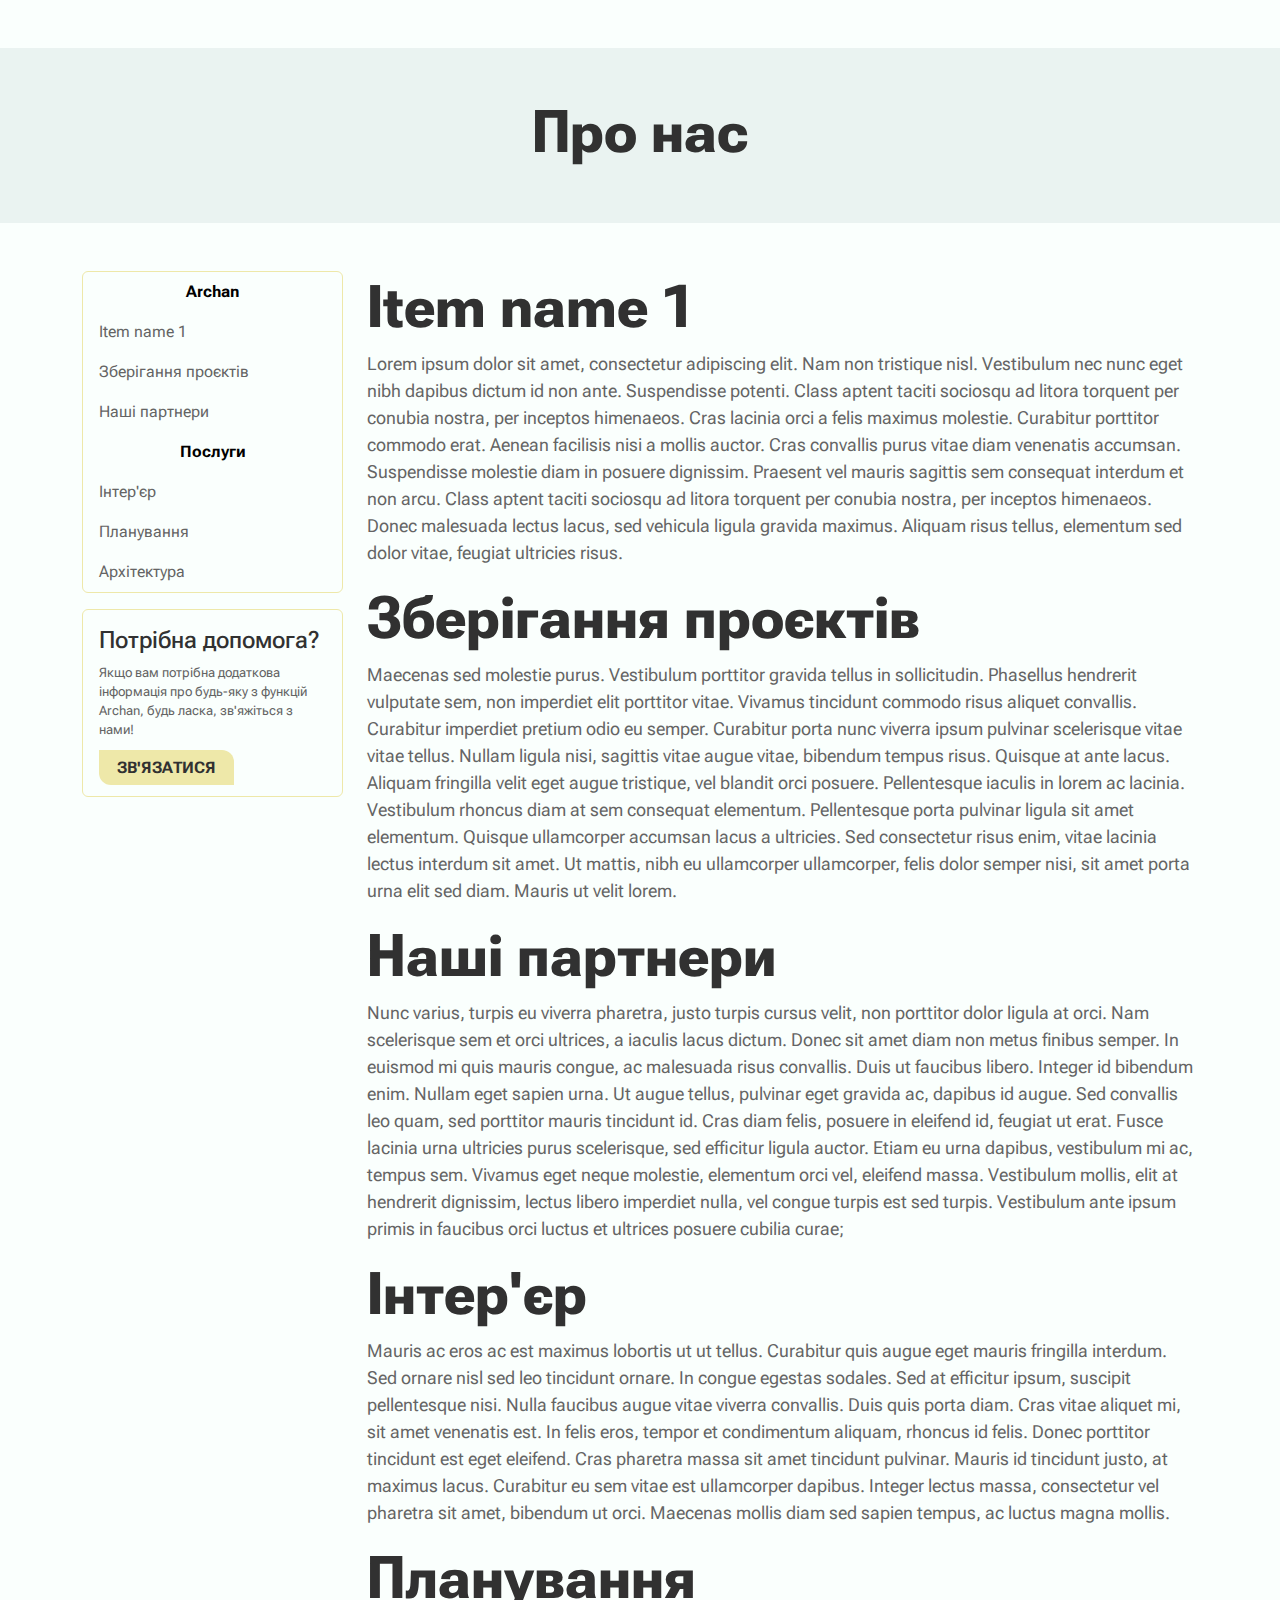
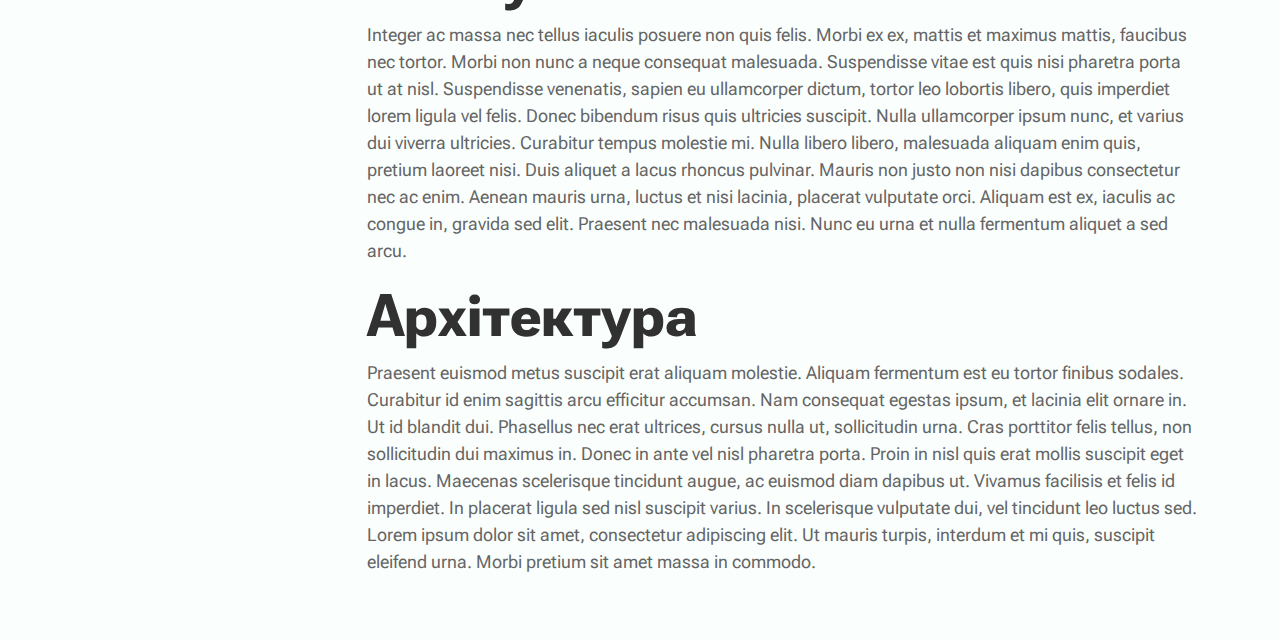
==== commit 01faba00: "Translated to Ukrainian" ====
--- a/about.html
+++ b/about.html
@@ -3,7 +3,7 @@
 <head>
     <meta charset="UTF-8">
     <meta name="viewport" content="width=device-width, initial-scale=1.0">
-    <title>About</title>
+    <title>Archan - Про нас</title>
     <link rel="stylesheet" href="https://cdn.jsdelivr.net/npm/bootstrap@5.3.3/dist/css/bootstrap.min.css">
     <link rel="preconnect" href="https://fonts.googleapis.com">
     <link rel="preconnect" href="https://fonts.gstatic.com" crossorigin>
@@ -24,7 +24,7 @@
 
     <main id="main-container">
         <div class="container-fluid section justify-content-center d-flex my-5 p-5">
-            <h4>About</h4>
+            <h4>Про нас</h4>
         </div>
         <div class="container my-5">
             <div class="row">
@@ -32,21 +32,21 @@
                     <div class="row align-items-center">
                         <div class="col-8 col-md-12">
                             <div id="list-about" class="list-group">
-                                <div class="list-group-item text-center list-title">Topics</div>
+                                <div class="list-group-item text-center list-title">Archan</div>
                                 <a class="list-group-item list-group-item-action" href="#list-item-1">Item name 1</a>
-                                <a class="list-group-item list-group-item-action" href="#list-item-2">Item 2</a>
-                                <a class="list-group-item list-group-item-action" href="#list-item-3">Item 3</a>
-                                <div class="list-group-item text-center list-title">Services</div>
-                                <a class="list-group-item list-group-item-action" href="#list-item-4">Item 4</a>
-                                <a class="list-group-item list-group-item-action" href="#list-item-5">Item 5</a>
-                                <a class="list-group-item list-group-item-action" href="#list-item-6">Item 6</a>
+                                <a class="list-group-item list-group-item-action" href="#list-item-2">Зберігання проєктів</a>
+                                <a class="list-group-item list-group-item-action" href="#list-item-3">Наші партнери</a>
+                                <div class="list-group-item text-center list-title">Послуги</div>
+                                <a class="list-group-item list-group-item-action" href="#list-item-4">Інтер'єр</a>
+                                <a class="list-group-item list-group-item-action" href="#list-item-5">Планування</a>
+                                <a class="list-group-item list-group-item-action" href="#list-item-6">Архітектура</a>
                             </div>
                         </div>
                         <div class="d-none d-md-block col-md-12">
                             <div id="btn-contact" class="mt-3">
-                                <h2>Need Help?</h2>
-                                <p>Lorem ipsum dolor sit amet consectetur adipisicing elit. Voluptatum beatae nisi voluptatibus, quasi provident repudiandae optio!</p>
-                                <a class="cbtn cbtn-contact" href="contact.html" role="button">Contact</a>
+                                <h2>Потрібна допомога?</h2>
+                                <p>Якщо вам потрібна додаткова інформація про будь-яку з функцій Archan, будь ласка, зв'яжіться з нами!</p>
+                                <a class="cbtn cbtn-contact" href="contact.html" role="button">Зв'язатися</a>
                             </div>
                         </div>
                     </div>
@@ -55,15 +55,15 @@
                     <div data-bs-target="#list-about" data-bs-smooth-scroll="true" class="scrollspy-example" tabindex="0">
                         <h4 id="list-item-1">Item name 1</h4>
                         <p>Lorem ipsum dolor sit amet, consectetur adipiscing elit. Nam non tristique nisl. Vestibulum nec nunc eget nibh dapibus dictum id non ante. Suspendisse potenti. Class aptent taciti sociosqu ad litora torquent per conubia nostra, per inceptos himenaeos. Cras lacinia orci a felis maximus molestie. Curabitur porttitor commodo erat. Aenean facilisis nisi a mollis auctor. Cras convallis purus vitae diam venenatis accumsan. Suspendisse molestie diam in posuere dignissim. Praesent vel mauris sagittis sem consequat interdum et non arcu. Class aptent taciti sociosqu ad litora torquent per conubia nostra, per inceptos himenaeos. Donec malesuada lectus lacus, sed vehicula ligula gravida maximus. Aliquam risus tellus, elementum sed dolor vitae, feugiat ultricies risus.</p>
-                        <h4 id="list-item-2">Item 2</h4>
+                        <h4 id="list-item-2">Зберігання проєктів</h4>
                         <p>Maecenas sed molestie purus. Vestibulum porttitor gravida tellus in sollicitudin. Phasellus hendrerit vulputate sem, non imperdiet elit porttitor vitae. Vivamus tincidunt commodo risus aliquet convallis. Curabitur imperdiet pretium odio eu semper. Curabitur porta nunc viverra ipsum pulvinar scelerisque vitae vitae tellus. Nullam ligula nisi, sagittis vitae augue vitae, bibendum tempus risus. Quisque at ante lacus. Aliquam fringilla velit eget augue tristique, vel blandit orci posuere. Pellentesque iaculis in lorem ac lacinia. Vestibulum rhoncus diam at sem consequat elementum. Pellentesque porta pulvinar ligula sit amet elementum. Quisque ullamcorper accumsan lacus a ultricies. Sed consectetur risus enim, vitae lacinia lectus interdum sit amet. Ut mattis, nibh eu ullamcorper ullamcorper, felis dolor semper nisi, sit amet porta urna elit sed diam. Mauris ut velit lorem.</p>
-                        <h4 id="list-item-3">Item 3</h4>
+                        <h4 id="list-item-3">Наші партнери</h4>
                         <p>Nunc varius, turpis eu viverra pharetra, justo turpis cursus velit, non porttitor dolor ligula at orci. Nam scelerisque sem et orci ultrices, a iaculis lacus dictum. Donec sit amet diam non metus finibus semper. In euismod mi quis mauris congue, ac malesuada risus convallis. Duis ut faucibus libero. Integer id bibendum enim. Nullam eget sapien urna. Ut augue tellus, pulvinar eget gravida ac, dapibus id augue. Sed convallis leo quam, sed porttitor mauris tincidunt id. Cras diam felis, posuere in eleifend id, feugiat ut erat. Fusce lacinia urna ultricies purus scelerisque, sed efficitur ligula auctor. Etiam eu urna dapibus, vestibulum mi ac, tempus sem. Vivamus eget neque molestie, elementum orci vel, eleifend massa. Vestibulum mollis, elit at hendrerit dignissim, lectus libero imperdiet nulla, vel congue turpis est sed turpis. Vestibulum ante ipsum primis in faucibus orci luctus et ultrices posuere cubilia curae;</p>
-                        <h4 id="list-item-4">Item 4</h4>
+                        <h4 id="list-item-4">Інтер'єр</h4>
                         <p>Mauris ac eros ac est maximus lobortis ut ut tellus. Curabitur quis augue eget mauris fringilla interdum. Sed ornare nisl sed leo tincidunt ornare. In congue egestas sodales. Sed at efficitur ipsum, suscipit pellentesque nisi. Nulla faucibus augue vitae viverra convallis. Duis quis porta diam. Cras vitae aliquet mi, sit amet venenatis est. In felis eros, tempor et condimentum aliquam, rhoncus id felis. Donec porttitor tincidunt est eget eleifend. Cras pharetra massa sit amet tincidunt pulvinar. Mauris id tincidunt justo, at maximus lacus. Curabitur eu sem vitae est ullamcorper dapibus. Integer lectus massa, consectetur vel pharetra sit amet, bibendum ut orci. Maecenas mollis diam sed sapien tempus, ac luctus magna mollis.</p>
-                        <h4 id="list-item-5">Item 5</h4>
+                        <h4 id="list-item-5">Планування</h4>
                         <p>Integer ac massa nec tellus iaculis posuere non quis felis. Morbi ex ex, mattis et maximus mattis, faucibus nec tortor. Morbi non nunc a neque consequat malesuada. Suspendisse vitae est quis nisi pharetra porta ut at nisl. Suspendisse venenatis, sapien eu ullamcorper dictum, tortor leo lobortis libero, quis imperdiet lorem ligula vel felis. Donec bibendum risus quis ultricies suscipit. Nulla ullamcorper ipsum nunc, et varius dui viverra ultricies. Curabitur tempus molestie mi. Nulla libero libero, malesuada aliquam enim quis, pretium laoreet nisi. Duis aliquet a lacus rhoncus pulvinar. Mauris non justo non nisi dapibus consectetur nec ac enim. Aenean mauris urna, luctus et nisi lacinia, placerat vulputate orci. Aliquam est ex, iaculis ac congue in, gravida sed elit. Praesent nec malesuada nisi. Nunc eu urna et nulla fermentum aliquet a sed arcu.</p>
-                        <h4 id="list-item-6">Item 6</h4>
+                        <h4 id="list-item-6">Архітектура</h4>
                         <p>Praesent euismod metus suscipit erat aliquam molestie. Aliquam fermentum est eu tortor finibus sodales. Curabitur id enim sagittis arcu efficitur accumsan. Nam consequat egestas ipsum, et lacinia elit ornare in. Ut id blandit dui. Phasellus nec erat ultrices, cursus nulla ut, sollicitudin urna. Cras porttitor felis tellus, non sollicitudin dui maximus in. Donec in ante vel nisl pharetra porta. Proin in nisl quis erat mollis suscipit eget in lacus. Maecenas scelerisque tincidunt augue, ac euismod diam dapibus ut. Vivamus facilisis et felis id imperdiet. In placerat ligula sed nisl suscipit varius. In scelerisque vulputate dui, vel tincidunt leo luctus sed. Lorem ipsum dolor sit amet, consectetur adipiscing elit. Ut mauris turpis, interdum et mi quis, suscipit eleifend urna. Morbi pretium sit amet massa in commodo.</p>
                     </div>
                 </div>
--- a/style.css
+++ b/style.css
@@ -332,12 +332,11 @@
   box-shadow: none;
 }
 
-.form-control {
+.form-control-s {
   border: none;
   border-radius: 0;
 }
-
-.form-control:focus {
+.form-control-s:focus {
   background: #eee8a9;
   box-shadow: none;
 }
@@ -382,12 +381,50 @@
 .card-serv {
   transition: transform 0.1s ease-in, z-index;
 }
-
 .card-serv:hover {
   transform: scale(105%);
   z-index: 100;
 }
 
+.card-item {
+  background-color: #fafffd;
+  box-shadow: none;
+  border-radius: 0 20px 0 20px;
+}
+.card-item img {
+  width: 100%;
+  height: 300px;
+  -o-object-fit: cover;
+     object-fit: cover;
+  border-top-right-radius: 20px;
+}
+.card-item .card-text {
+  font-family: "Anuphan", sans-serif;
+  color: #1f6299;
+}
+
+.card-body h5 {
+  font-size: 1rem;
+}
+
+.manuf {
+  background-color: rgba(0, 0, 0, 0.08);
+  border-top-right-radius: 20px;
+  position: absolute;
+  padding: 0.4rem;
+  width: 100%;
+  z-index: 5;
+}
+
+.page-item.active .page-link {
+  background-color: #1f6299;
+  border-color: #1f6299;
+}
+
+.page-link {
+  color: #1f6299;
+}
+
 @media (max-width: 575px) {
   .modal {
     --bs-modal-margin: 1.75rem;
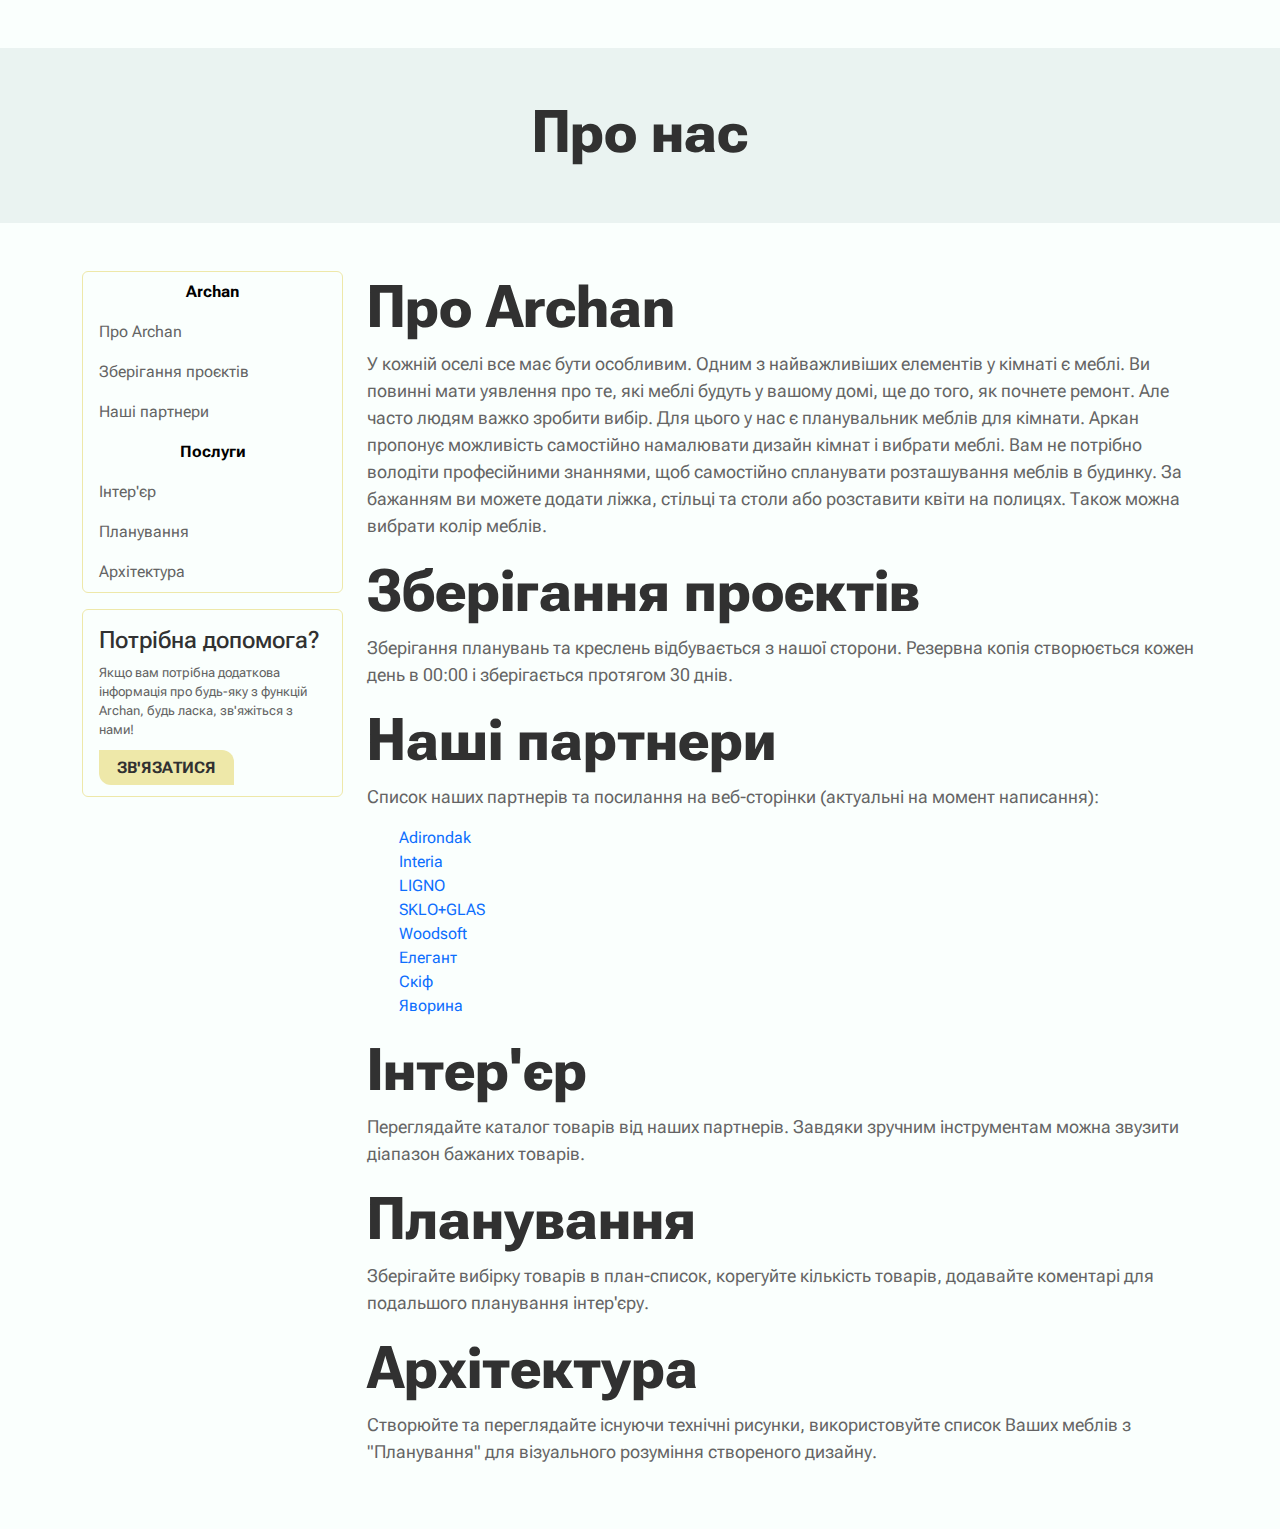
==== commit 06e194f3: "Information changes" ====
--- a/about.html
+++ b/about.html
@@ -33,7 +33,7 @@
                         <div class="col-8 col-md-12">
                             <div id="list-about" class="list-group">
                                 <div class="list-group-item text-center list-title">Archan</div>
-                                <a class="list-group-item list-group-item-action" href="#list-item-1">Item name 1</a>
+                                <a class="list-group-item list-group-item-action" href="#list-item-1">Про Archan</a>
                                 <a class="list-group-item list-group-item-action" href="#list-item-2">Зберігання проєктів</a>
                                 <a class="list-group-item list-group-item-action" href="#list-item-3">Наші партнери</a>
                                 <div class="list-group-item text-center list-title">Послуги</div>
@@ -53,18 +53,29 @@
                 </div>
                 <div class="col-md-9">
                     <div data-bs-target="#list-about" data-bs-smooth-scroll="true" class="scrollspy-example" tabindex="0">
-                        <h4 id="list-item-1">Item name 1</h4>
-                        <p>Lorem ipsum dolor sit amet, consectetur adipiscing elit. Nam non tristique nisl. Vestibulum nec nunc eget nibh dapibus dictum id non ante. Suspendisse potenti. Class aptent taciti sociosqu ad litora torquent per conubia nostra, per inceptos himenaeos. Cras lacinia orci a felis maximus molestie. Curabitur porttitor commodo erat. Aenean facilisis nisi a mollis auctor. Cras convallis purus vitae diam venenatis accumsan. Suspendisse molestie diam in posuere dignissim. Praesent vel mauris sagittis sem consequat interdum et non arcu. Class aptent taciti sociosqu ad litora torquent per conubia nostra, per inceptos himenaeos. Donec malesuada lectus lacus, sed vehicula ligula gravida maximus. Aliquam risus tellus, elementum sed dolor vitae, feugiat ultricies risus.</p>
+                        <h4 id="list-item-1">Про Archan</h4>
+                        <p>У кожній оселі все має бути особливим. Одним з найважливіших елементів у кімнаті є меблі. Ви повинні мати уявлення про те, які меблі будуть у вашому домі, ще до того, як почнете ремонт. Але часто людям важко зробити вибір. Для цього у нас є планувальник меблів для кімнати. Аркан пропонує можливість самостійно намалювати дизайн кімнат і вибрати меблі. Вам не потрібно володіти професійними знаннями, щоб самостійно спланувати розташування меблів в будинку. За бажанням ви можете додати ліжка, стільці та столи або розставити квіти на полицях. Також можна вибрати колір меблів.</p>
                         <h4 id="list-item-2">Зберігання проєктів</h4>
-                        <p>Maecenas sed molestie purus. Vestibulum porttitor gravida tellus in sollicitudin. Phasellus hendrerit vulputate sem, non imperdiet elit porttitor vitae. Vivamus tincidunt commodo risus aliquet convallis. Curabitur imperdiet pretium odio eu semper. Curabitur porta nunc viverra ipsum pulvinar scelerisque vitae vitae tellus. Nullam ligula nisi, sagittis vitae augue vitae, bibendum tempus risus. Quisque at ante lacus. Aliquam fringilla velit eget augue tristique, vel blandit orci posuere. Pellentesque iaculis in lorem ac lacinia. Vestibulum rhoncus diam at sem consequat elementum. Pellentesque porta pulvinar ligula sit amet elementum. Quisque ullamcorper accumsan lacus a ultricies. Sed consectetur risus enim, vitae lacinia lectus interdum sit amet. Ut mattis, nibh eu ullamcorper ullamcorper, felis dolor semper nisi, sit amet porta urna elit sed diam. Mauris ut velit lorem.</p>
+                        <p>Зберігання планувань та креслень відбувається з нашої сторони. Резервна копія створюється кожен день в 00:00 і зберігається протягом 30 днів.</p>
                         <h4 id="list-item-3">Наші партнери</h4>
-                        <p>Nunc varius, turpis eu viverra pharetra, justo turpis cursus velit, non porttitor dolor ligula at orci. Nam scelerisque sem et orci ultrices, a iaculis lacus dictum. Donec sit amet diam non metus finibus semper. In euismod mi quis mauris congue, ac malesuada risus convallis. Duis ut faucibus libero. Integer id bibendum enim. Nullam eget sapien urna. Ut augue tellus, pulvinar eget gravida ac, dapibus id augue. Sed convallis leo quam, sed porttitor mauris tincidunt id. Cras diam felis, posuere in eleifend id, feugiat ut erat. Fusce lacinia urna ultricies purus scelerisque, sed efficitur ligula auctor. Etiam eu urna dapibus, vestibulum mi ac, tempus sem. Vivamus eget neque molestie, elementum orci vel, eleifend massa. Vestibulum mollis, elit at hendrerit dignissim, lectus libero imperdiet nulla, vel congue turpis est sed turpis. Vestibulum ante ipsum primis in faucibus orci luctus et ultrices posuere cubilia curae;</p>
+                        <p>Список наших партнерів та посилання на веб-сторінки (актуальні на момент написання):
+                            <ul class="partners">
+                                <li><a href="https://adirondak.com.ua/">Adirondak</a></li>
+                                <li><a href="https://interia.com.ua/">Interia</a></li>
+                                <li><a href="https://ligno.com.ua/">LIGNO</a></li>
+                                <li><a href="http://glascom.com.ua/">SKLO+GLAS</a></li>
+                                <li><a href="https://woodsoft.ua/">Woodsoft</a></li>
+                                <li><a href="https://www.mebli-elegant.com.ua/">Елегант</a></li>
+                                <li><a href="https://mebliskif.com.ua/">Скіф</a></li>
+                                <li><a href="https://yavorina.com.ua/">Яворина</a></li>
+                            </ul>
+                        </p>
                         <h4 id="list-item-4">Інтер'єр</h4>
-                        <p>Mauris ac eros ac est maximus lobortis ut ut tellus. Curabitur quis augue eget mauris fringilla interdum. Sed ornare nisl sed leo tincidunt ornare. In congue egestas sodales. Sed at efficitur ipsum, suscipit pellentesque nisi. Nulla faucibus augue vitae viverra convallis. Duis quis porta diam. Cras vitae aliquet mi, sit amet venenatis est. In felis eros, tempor et condimentum aliquam, rhoncus id felis. Donec porttitor tincidunt est eget eleifend. Cras pharetra massa sit amet tincidunt pulvinar. Mauris id tincidunt justo, at maximus lacus. Curabitur eu sem vitae est ullamcorper dapibus. Integer lectus massa, consectetur vel pharetra sit amet, bibendum ut orci. Maecenas mollis diam sed sapien tempus, ac luctus magna mollis.</p>
+                        <p>Переглядайте каталог товарів від наших партнерів. Завдяки зручним інструментам можна звузити діапазон бажаних товарів.</p>
                         <h4 id="list-item-5">Планування</h4>
-                        <p>Integer ac massa nec tellus iaculis posuere non quis felis. Morbi ex ex, mattis et maximus mattis, faucibus nec tortor. Morbi non nunc a neque consequat malesuada. Suspendisse vitae est quis nisi pharetra porta ut at nisl. Suspendisse venenatis, sapien eu ullamcorper dictum, tortor leo lobortis libero, quis imperdiet lorem ligula vel felis. Donec bibendum risus quis ultricies suscipit. Nulla ullamcorper ipsum nunc, et varius dui viverra ultricies. Curabitur tempus molestie mi. Nulla libero libero, malesuada aliquam enim quis, pretium laoreet nisi. Duis aliquet a lacus rhoncus pulvinar. Mauris non justo non nisi dapibus consectetur nec ac enim. Aenean mauris urna, luctus et nisi lacinia, placerat vulputate orci. Aliquam est ex, iaculis ac congue in, gravida sed elit. Praesent nec malesuada nisi. Nunc eu urna et nulla fermentum aliquet a sed arcu.</p>
+                        <p>Зберігайте вибірку товарів в план-список, корегуйте кількість товарів, додавайте коментарі для подальшого планування інтер'єру.</p>
                         <h4 id="list-item-6">Архітектура</h4>
-                        <p>Praesent euismod metus suscipit erat aliquam molestie. Aliquam fermentum est eu tortor finibus sodales. Curabitur id enim sagittis arcu efficitur accumsan. Nam consequat egestas ipsum, et lacinia elit ornare in. Ut id blandit dui. Phasellus nec erat ultrices, cursus nulla ut, sollicitudin urna. Cras porttitor felis tellus, non sollicitudin dui maximus in. Donec in ante vel nisl pharetra porta. Proin in nisl quis erat mollis suscipit eget in lacus. Maecenas scelerisque tincidunt augue, ac euismod diam dapibus ut. Vivamus facilisis et felis id imperdiet. In placerat ligula sed nisl suscipit varius. In scelerisque vulputate dui, vel tincidunt leo luctus sed. Lorem ipsum dolor sit amet, consectetur adipiscing elit. Ut mauris turpis, interdum et mi quis, suscipit eleifend urna. Morbi pretium sit amet massa in commodo.</p>
+                        <p>Створюйте та переглядайте існуючи технічні рисунки, використовуйте список Ваших меблів з "Планування" для візуального розуміння створеного дизайну.</p>
                     </div>
                 </div>
               </div>
--- a/style.css
+++ b/style.css
@@ -236,6 +236,10 @@
   border: 1px solid #eee8a9;
 }
 
+.partners {
+  list-style: none;
+}
+
 #btn-contact {
   padding: 1rem;
   border: 1px solid #eee8a9;
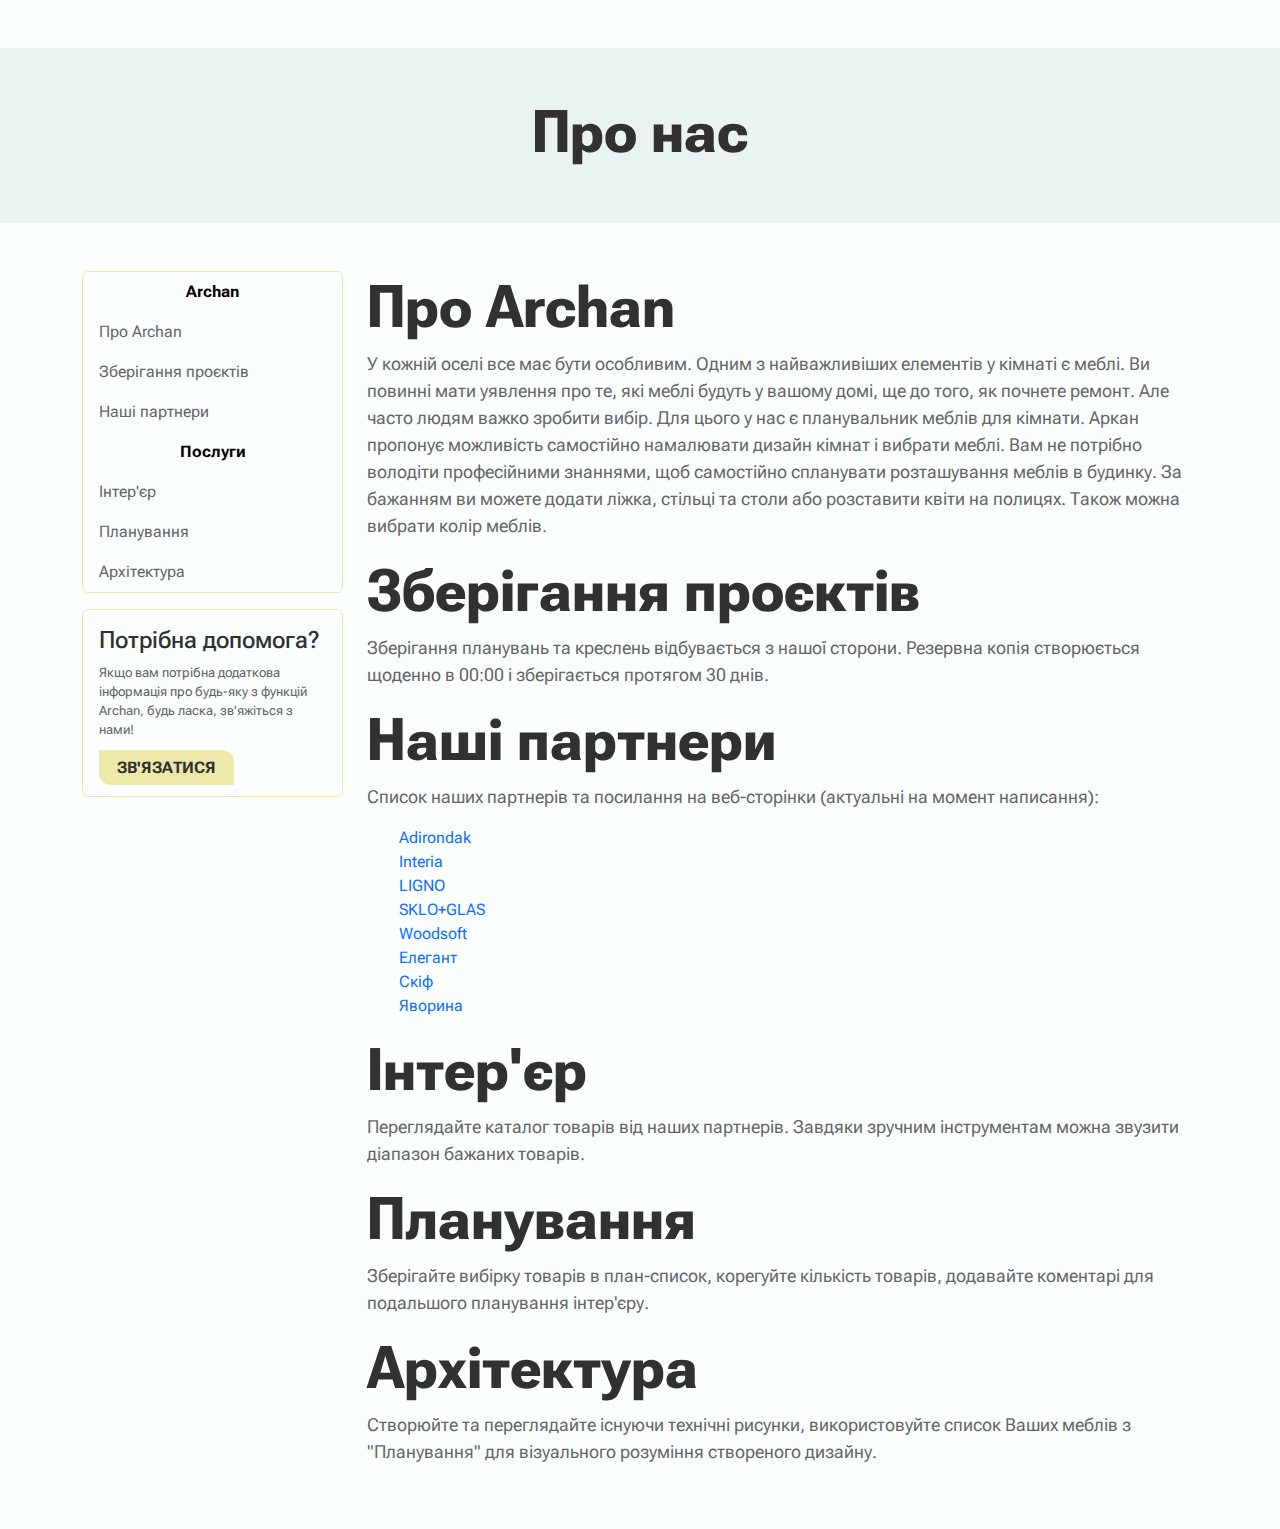
==== commit d04b93d9: "mustache js integration" ====
--- a/about.html
+++ b/about.html
@@ -56,7 +56,7 @@
                         <h4 id="list-item-1">Про Archan</h4>
                         <p>У кожній оселі все має бути особливим. Одним з найважливіших елементів у кімнаті є меблі. Ви повинні мати уявлення про те, які меблі будуть у вашому домі, ще до того, як почнете ремонт. Але часто людям важко зробити вибір. Для цього у нас є планувальник меблів для кімнати. Аркан пропонує можливість самостійно намалювати дизайн кімнат і вибрати меблі. Вам не потрібно володіти професійними знаннями, щоб самостійно спланувати розташування меблів в будинку. За бажанням ви можете додати ліжка, стільці та столи або розставити квіти на полицях. Також можна вибрати колір меблів.</p>
                         <h4 id="list-item-2">Зберігання проєктів</h4>
-                        <p>Зберігання планувань та креслень відбувається з нашої сторони. Резервна копія створюється кожен день в 00:00 і зберігається протягом 30 днів.</p>
+                        <p>Зберігання планувань та креслень відбувається з нашої сторони. Резервна копія створюється щоденно в 00:00 і зберігається протягом 30 днів.</p>
                         <h4 id="list-item-3">Наші партнери</h4>
                         <p>Список наших партнерів та посилання на веб-сторінки (актуальні на момент написання):
                             <ul class="partners">
--- a/style.css
+++ b/style.css
@@ -1,7 +1,3 @@
-/* *#1f6299
- * *#eaf3f1
- * *#fafffd
- * *#eee8a9 */
 body {
   background-color: #fafffd;
   font-family: "Roboto Flex", sans-serif;
@@ -101,21 +97,18 @@
   height: 40px;
 }
 
-.cbtn {
-  text-transform: uppercase;
-  color: white;
-  border: none;
-}
-
 .blueprint {
-  /* border: 1px solid #447faf;
-  * *background: url(assets/bp-2.png);
-  * *background-size: cover; */
   border-top-right-radius: 12px;
   border-bottom-left-radius: 12px;
   padding: 6px 10px;
   background: linear-gradient(#447faf 1px, transparent 1px), linear-gradient(to right, #447faf 1px, #1f6299 1px);
   background-size: 15px 15px;
+}
+
+.cbtn {
+  text-transform: uppercase;
+  color: white;
+  border: none;
 }
 
 .cbtn-signup {
@@ -249,6 +242,17 @@
   font-size: 0.8rem;
 }
 
+.btn-add {
+  background: none;
+  padding: 0.5rem;
+  border: none;
+  border-radius: 0.375rem;
+  color: #eee8a9;
+}
+.btn-add svg {
+  transform: scale(200%);
+}
+
 .bordered-element {
   background-color: #fafffd;
   padding: 1rem;
@@ -268,6 +272,10 @@
 .accordion-button {
   font-weight: 400;
   margin-bottom: 10px;
+}
+
+.acc-button-nm {
+  margin-bottom: 0;
 }
 
 .accordion-button:not(.collapsed)::after {
@@ -398,13 +406,15 @@
 .card-item img {
   width: 100%;
   height: 300px;
-  -o-object-fit: cover;
-     object-fit: cover;
+  background: white;
+  -o-object-fit: contain;
+     object-fit: contain;
   border-top-right-radius: 20px;
 }
 .card-item .card-text {
   font-family: "Anuphan", sans-serif;
   color: #1f6299;
+  display: none;
 }
 
 .card-body h5 {
@@ -429,11 +439,43 @@
   color: #1f6299;
 }
 
-@media (max-width: 575px) {
-  .modal {
-    --bs-modal-margin: 1.75rem;
-  }
-}
+.plan-img {
+  width: 100px;
+  height: 100px;
+}
+.plan-img img {
+  width: 100%;
+  height: 100%;
+}
+
+.acc-plan {
+  border: 1px solid #eee8a9;
+  --bs-accordion-bg: none;
+}
+
+.acc-button-nm {
+  font-weight: bold;
+}
+
+.accordion-button:not(.collapsed) {
+  background: none;
+}
+
+.plan-item h2 {
+  margin-top: 1rem;
+  margin-bottom: 0;
+  font-size: 0.8rem;
+}
+.plan-item h3 {
+  margin-bottom: 0;
+  font-size: 1.4rem;
+  font-weight: 400;
+}
+.plan-item p {
+  margin-bottom: 0;
+  margin-right: 0.4rem;
+}
+
 @media (max-width: 390px) {
   h1 {
     font-size: 20px;
@@ -448,6 +490,9 @@
   h4 {
     font-size: 1.8rem;
   }
+  .modal {
+    --bs-modal-margin: 1.75rem;
+  }
 }
 @media (min-width: 391px) and (max-width: 575px) {
   h1 {
@@ -463,6 +508,9 @@
   h4 {
     font-size: 2.2rem;
   }
+  .modal {
+    --bs-modal-margin: 3.75rem;
+  }
 }
 @media (min-width: 576px) and (max-width: 767px) {
   h1 {
